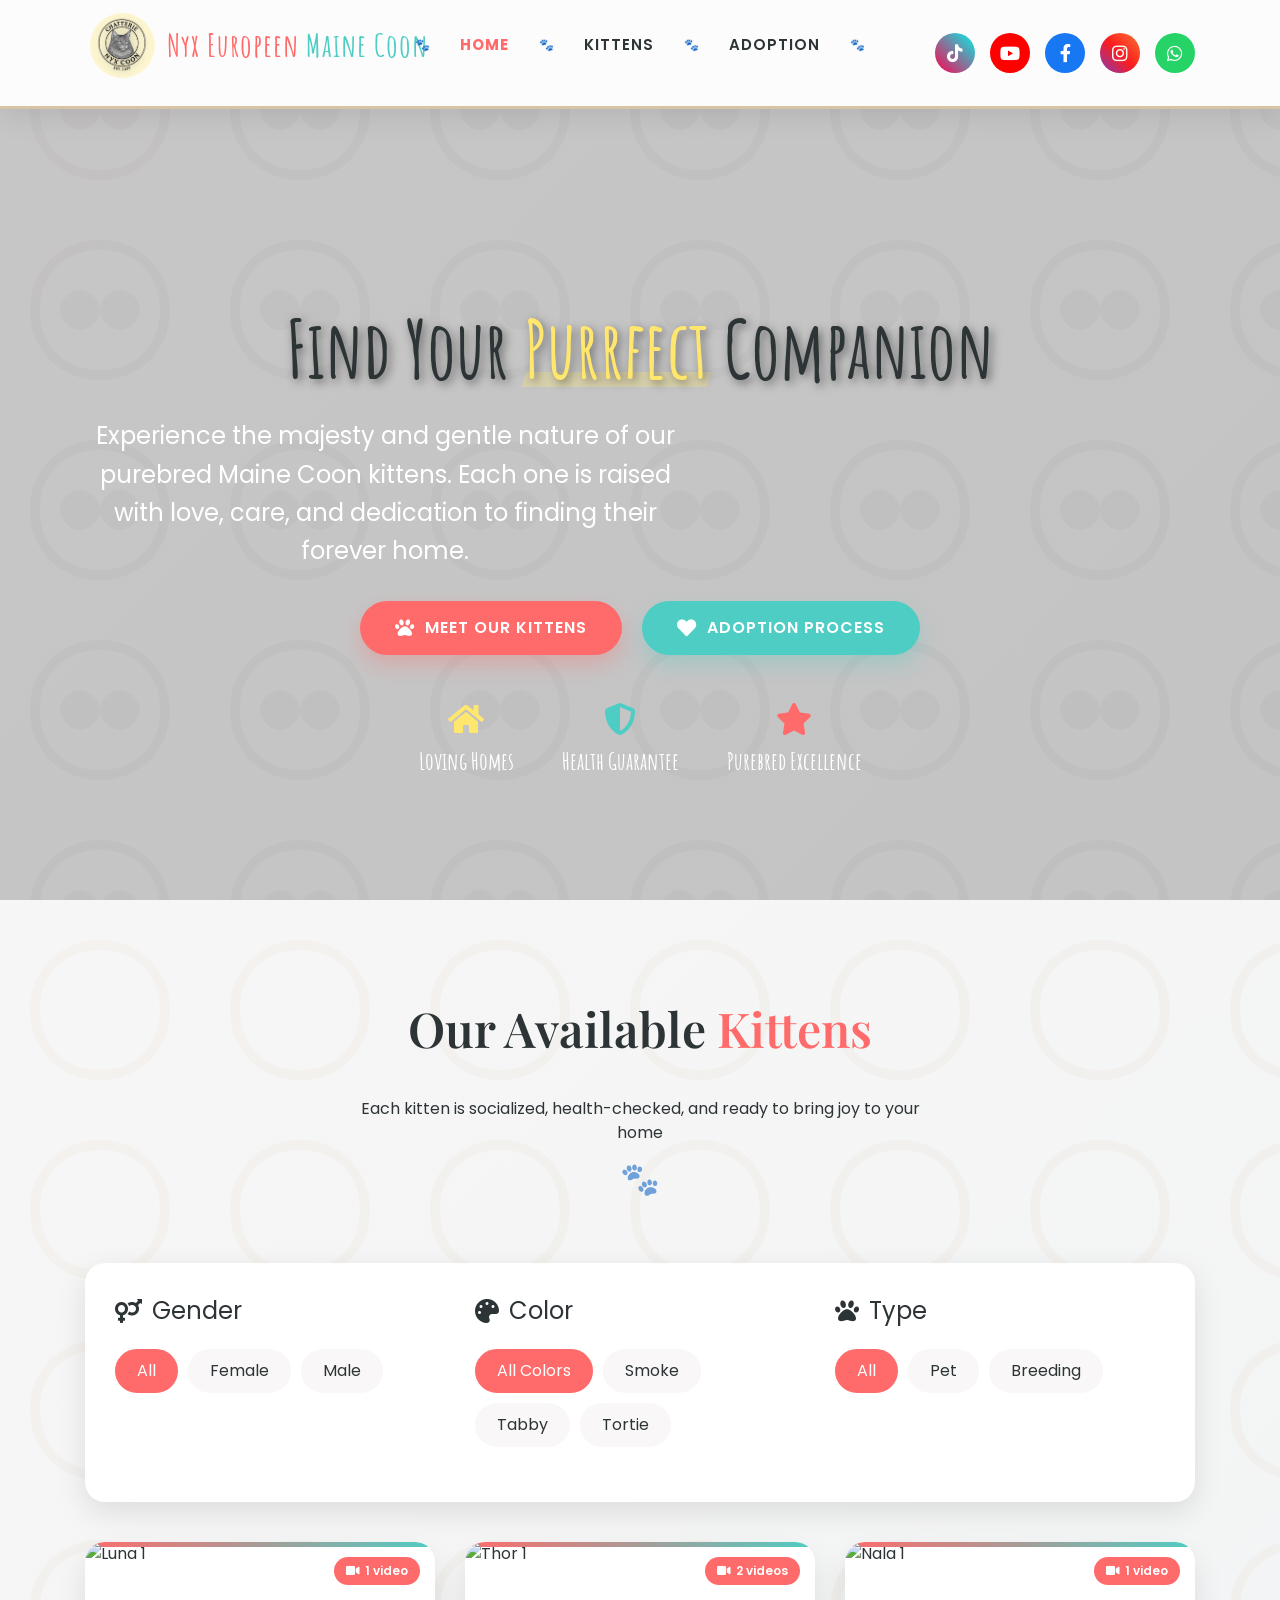
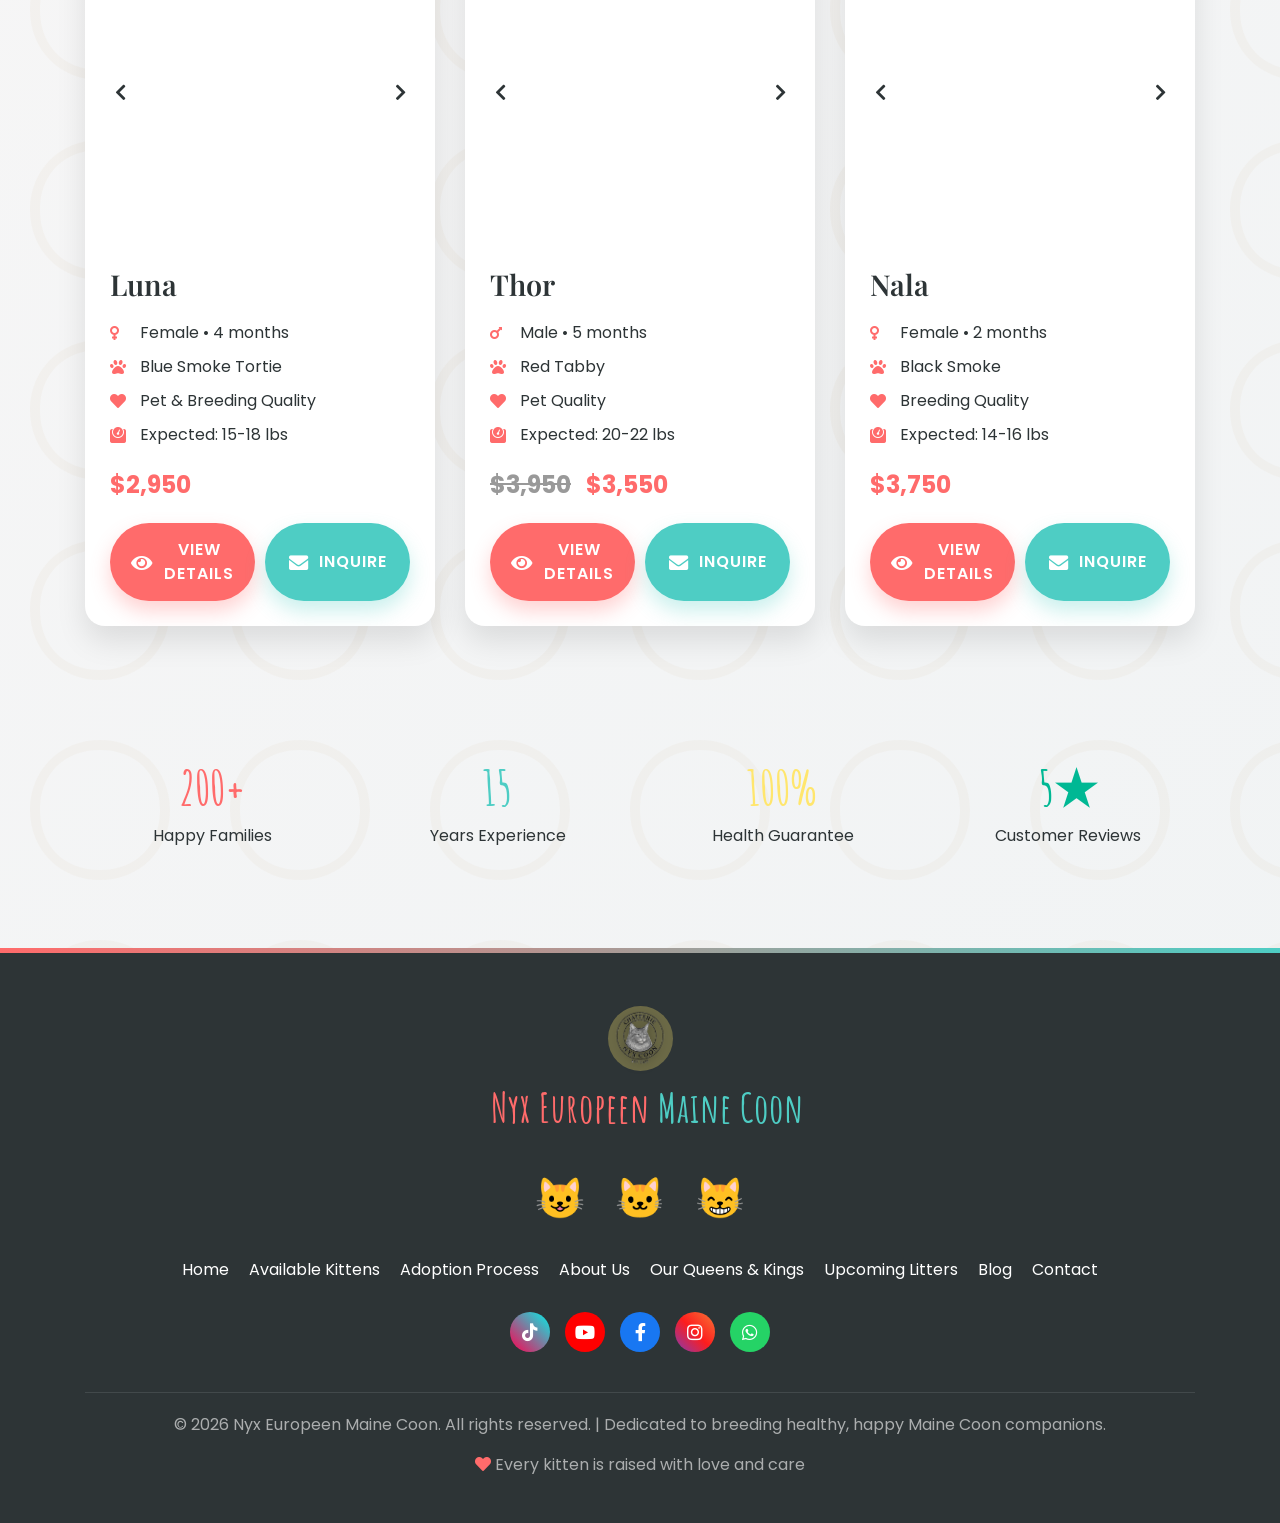
==== index.html @ 6e49b698 "add index" ====
<!doctype html>
<html lang="en">
  <head>
    <meta charset="UTF-8" />
    <meta name="viewport" content="width=device-width, initial-scale=1.0" />
    <title>True North Maine Coon - Adoption & Love</title>

    <!-- Google Fonts - Nouvelle typographie créative -->
    <link
      href="https://fonts.googleapis.com/css2?family=Poppins:wght@300;400;500;600;700&family=Playfair+Display:wght@400;500;600;700&family=Amatic+SC:wght@400;700&display=swap"
      rel="stylesheet"
    />

    <!-- Bootstrap CSS -->
    <link
      href="https://cdn.jsdelivr.net/npm/bootstrap@4.6.0/dist/css/bootstrap.min.css"
      rel="stylesheet"
    />

    <!-- Font Awesome pour les icônes -->
    <link
      rel="stylesheet"
      href="https://cdnjs.cloudflare.com/ajax/libs/font-awesome/5.15.4/css/all.min.css"
    />

    <!-- Owl Carousel -->
    <link
      rel="stylesheet"
      href="https://cdnjs.cloudflare.com/ajax/libs/OwlCarousel2/2.3.4/assets/owl.carousel.min.css"
    />
    <link
      rel="stylesheet"
      href="https://cdnjs.cloudflare.com/ajax/libs/OwlCarousel2/2.3.4/assets/owl.theme.default.min.css"
    />

    <!-- Custom CSS -->
    <style>
      :root {
        --primary-color: #ff6b6b; /* Corail doux et chaleureux */
        --secondary-color: #4ecdc4; /* Turquoise élégant */
        --accent-color: #ffe66d; /* Jaune doux */
        --dark-color: #2d3436; /* Gris foncé élégant */
        --light-color: #f9f7f7; /* Blanc cassé doux */
        --wood-color: #d8c3a5; /* Couleur bois chaleureuse */
        --cat-eye-green: #00b894; /* Vert yeux de chat */
      }

      /* Nouvelles polices */
      html,
      body {
        font-family: "Poppins", sans-serif;
        background: linear-gradient(135deg, #f9f7f7 0%, #f0f3f4 100%);
        color: #2d3436;
        margin: 0;
        padding: 0;
        overflow-x: hidden; /* Empêche le défilement latéral */
        width: 100%;
        position: relative;
      }

      h1,
      h2,
      h3,
      h4,
      h5,
      h6 {
        font-family: "Playfair Display", serif;
        color: var(--dark-color);
        font-weight: 600;
      }

      .cursive-font {
        font-family: "Amatic SC", cursive;
        font-weight: 700;
      }

      /* Header avec effet de peluche */
      #main-top {
        padding: 15px 0;
        position: absolute;
        width: 100%;
        z-index: 1000;
        background: rgba(255, 255, 255, 0.95);
        backdrop-filter: blur(10px);
        border-bottom: 3px solid var(--wood-color);
        box-shadow: 0 4px 30px rgba(0, 0, 0, 0.1);
      }

      /* Logo personnalisé avec chat - MODIFIÉ POUR IMAGE PNG */
      .logo-container {
        display: flex;
        align-items: center;
        justify-content: center;
      }

      .logo-cat {
        position: relative;
        display: inline-block;
      }

      .logo-cat img {
        width: 60px; /* Agrandissement du logo */
        height: 60px;
        object-fit: contain;
        position: relative;
        z-index: 2;
        filter: drop-shadow(0 2px 4px rgba(0, 0, 0, 0.2));
      }

      .logo-cat:before {
        content: "";
        position: absolute;
        width: 65px; /* Ajustement cercle */
        height: 65px;
        background: var(--accent-color);
        border-radius: 50%;
        top: -2px;
        left: -2px;
        z-index: 1;
        opacity: 0.3;
      }

      .logo-text {
        font-family: "Amatic SC", cursive;
        font-size: 32px;
        font-weight: 700;
        color: var(--primary-color);
        margin-left: 15px;
        letter-spacing: 1px;
      }

      .logo-text span {
        color: var(--secondary-color);
      }

      /* Navigation créative - AMÉLIORÉ POUR COULEUR DES LIENS */
      .cat-nav {
        display: flex;
        justify-content: center;
        align-items: center;
      }

      .nav-paw {
        display: inline-block;
        margin: 0 5px;
        color: var(--wood-color);
        font-size: 12px;
      }

      .nav-item-custom {
        margin: 0 10px;
        position: relative;
      }

      .nav-item-custom a {
        color: #2d3436 !important; /* Couleur explicite pour éviter le bleu */
        font-weight: 600; /* Plus gras pour lisibilité */
        text-transform: uppercase;
        font-size: 15px;
        letter-spacing: 1px;
        padding: 8px 15px;
        border-radius: 25px;
        transition: all 0.3s ease;
        text-decoration: none !important;
      }

      .nav-item-custom a:hover {
        color: var(
          --primary-color
        ) !important; /* Changement de couleur au survol */
        background: rgba(255, 107, 107, 0.1); /* Fond léger au survol */
        transform: translateY(-2px);
      }

      .nav-item-custom.active a {
        color: var(--primary-color) !important;
        font-weight: 700;
      }

      /* Icônes sociales créatives */
      .social-icons {
        display: flex;
        gap: 15px;
      }

      .social-icon {
        width: 40px;
        height: 40px;
        border-radius: 50%;
        display: flex;
        align-items: center;
        justify-content: center;
        color: white;
        font-size: 18px;
        transition: all 0.3s ease;
        position: relative;
        overflow: hidden;
      }

      .social-icon:before {
        content: "";
        position: absolute;
        width: 100%;
        height: 100%;
        background: rgba(255, 255, 255, 0.1);
        border-radius: 50%;
        transform: scale(0);
        transition: transform 0.3s ease;
      }

      .social-icon:hover:before {
        transform: scale(1);
      }

      .social-icon:hover {
        transform: translateY(-5px) rotate(5deg);
      }

      .tiktok {
        background: linear-gradient(45deg, #ff0050, #00f2ea);
      }
      .youtube {
        background: #ff0000;
      }
      .facebook {
        background: #1877f2;
      }
      .instagram {
        background: linear-gradient(45deg, #833ab4, #fd1d1d, #f77737);
      }
      .whatsapp {
        background: #25d366;
      }

      /* Hero Section avec nouvelle vidéo - AMÉLIORÉ */
      #hero-section {
        height: 100vh;
        position: relative;
        overflow: hidden;
      }

      .hero-video {
        position: absolute;
        top: 0;
        left: 0;
        width: 100%;
        height: 100%;
        object-fit: cover;
        z-index: 1;
        /* Suppression du filtre pour une image plus nette */
        /* filter: brightness(1.05) contrast(1.05) saturate(1.1); */
      }

      /* Overlay amélioré pour moins filtrer la vidéo */
      .hero-overlay {
        position: absolute;
        top: 0;
        left: 0;
        width: 100%;
        height: 100%;
        background: rgba(0, 0, 0, 0.2); /* Overlay beaucoup plus léger */
        z-index: 2;
      }

      .hero-content {
        position: relative;
        z-index: 3;
        height: 100%;
        display: flex;
        align-items: center;
        justify-content: center;
        text-align: center;
        color: white;
        padding: 0 20px;
      }

      /* AMÉLIORATION : Marges pour le titre sur PC */
      .hero-title {
        font-size: 5rem;
        margin-bottom: 20px;
        text-shadow: 3px 3px 10px rgba(0, 0, 0, 0.5);
        /* Marge importante sur PC pour éviter d'être collé en haut */
        margin-top: 15vh;
      }

      @media (min-width: 1200px) {
        .hero-title {
          margin-top: 20vh; /* Encore plus d'espace sur grand écran */
        }
      }

      @media (max-width: 768px) {
        .hero-title {
          margin-top: 0; /* Pas de marge supplémentaire sur mobile */
        }
      }

      .hero-title .highlight {
        color: var(--accent-color);
        position: relative;
        display: inline-block;
      }

      .hero-title .highlight:after {
        content: "";
        position: absolute;
        bottom: 10px;
        left: 0;
        width: 100%;
        height: 15px;
        background: rgba(255, 230, 109, 0.3);
        z-index: -1;
        transform: skewX(-15deg);
      }

      .hero-subtitle {
        font-size: 1.5rem;
        margin-bottom: 30px;
        max-width: 600px;
        line-height: 1.6;
      }

      /* Boutons créatifs avec pattes de chat */
      .btn-cat {
        background: var(--primary-color);
        color: white;
        padding: 15px 35px;
        border-radius: 50px;
        font-weight: 600;
        text-transform: uppercase;
        letter-spacing: 1px;
        border: none;
        position: relative;
        overflow: hidden;
        transition: all 0.3s ease;
        display: inline-flex;
        align-items: center;
        justify-content: center;
        gap: 10px;
        box-shadow: 0 10px 20px rgba(255, 107, 107, 0.3);
      }

      .btn-cat:before {
        content: "";
        position: absolute;
        top: 0;
        left: -100%;
        width: 100%;
        height: 100%;
        background: linear-gradient(
          90deg,
          transparent,
          rgba(255, 255, 255, 0.2),
          transparent
        );
        transition: 0.5s;
      }

      .btn-cat:hover:before {
        left: 100%;
      }

      .btn-cat:hover {
        transform: translateY(-5px);
        box-shadow: 0 15px 30px rgba(255, 107, 107, 0.4);
        background: #ff5252;
      }

      .btn-cat i {
        font-size: 1.2em;
      }

      .btn-cat-secondary {
        background: var(--secondary-color);
        box-shadow: 0 10px 20px rgba(78, 205, 196, 0.3);
      }

      .btn-cat-secondary:hover {
        background: #3dbeb6;
        box-shadow: 0 15px 30px rgba(78, 205, 196, 0.4);
      }

      /* Section des chatons */
      .kitten-section {
        padding: 100px 0;
        background: url('data:image/svg+xml,<svg xmlns="http://www.w3.org/2000/svg" width="100" height="100" viewBox="0 0 100 100"><path fill="%23d8c3a5" fill-opacity="0.1" d="M50,20 C70,20 85,35 85,55 C85,75 70,90 50,90 C30,90 15,75 15,55 C15,35 30,20 50,20 Z M50,25 C32,25 20,37 20,55 C20,73 32,85 50,85 C68,85 80,73 80,55 C80,37 68,25 50,25 Z"/></svg>');
        background-size: 200px;
      }

      .section-title {
        text-align: center;
        margin-bottom: 60px;
        position: relative;
      }

      .section-title h2 {
        font-size: 3rem;
        display: inline-block;
        padding-bottom: 15px;
      }

      .section-title:after {
        content: "🐾";
        font-size: 2rem;
        display: block;
        margin-top: 10px;
        opacity: 0.6;
      }

      /* Cartes de chatons créatives - MODIFIÉ POUR CARROUSEL */
      .kitten-card {
        background: white;
        border-radius: 20px;
        overflow: hidden;
        box-shadow: 0 15px 30px rgba(0, 0, 0, 0.1);
        transition: all 0.3s ease;
        margin-bottom: 30px;
        position: relative;
      }

      .kitten-card:hover {
        transform: translateY(-15px);
        box-shadow: 0 25px 50px rgba(0, 0, 0, 0.15);
      }

      .kitten-card:before {
        content: "";
        position: absolute;
        top: 0;
        left: 0;
        width: 100%;
        height: 5px;
        background: linear-gradient(
          90deg,
          var(--primary-color),
          var(--secondary-color)
        );
      }

      /* Styles pour le carrousel personnalisé */
      .kitten-gallery {
        height: 300px;
        position: relative;
        overflow: hidden;
        border-radius: 20px 20px 0 0;
      }

      .gallery-slider {
        height: 100%;
        width: 100%;
        position: relative;
      }

      .gallery-slide {
        position: absolute;
        top: 0;
        left: 0;
        width: 100%;
        height: 100%;
        opacity: 0;
        transition: opacity 0.5s ease-in-out;
      }

      .gallery-slide.active {
        opacity: 1;
      }

      .gallery-slide img {
        width: 100%;
        height: 100%;
        object-fit: cover;
      }

      .video-slide {
        position: relative;
        cursor: pointer;
      }

      .video-slide .play-btn {
        position: absolute;
        top: 50%;
        left: 50%;
        transform: translate(-50%, -50%);
        width: 60px;
        height: 60px;
        background: rgba(255, 107, 107, 0.9);
        border-radius: 50%;
        display: flex;
        align-items: center;
        justify-content: center;
        color: white;
        font-size: 24px;
        transition: all 0.3s ease;
        z-index: 2;
      }

      .video-slide:hover .play-btn {
        background: rgba(255, 107, 107, 1);
        transform: translate(-50%, -50%) scale(1.1);
      }

      .video-slide .video-thumbnail {
        width: 100%;
        height: 100%;
        object-fit: cover;
        filter: brightness(0.9);
      }

      .gallery-nav {
        position: absolute;
        top: 50%;
        width: 100%;
        display: flex;
        justify-content: space-between;
        padding: 0 15px;
        transform: translateY(-50%);
        z-index: 10;
      }

      .gallery-nav-btn {
        width: 40px;
        height: 40px;
        background: rgba(255, 255, 255, 0.9);
        border-radius: 50%;
        display: flex;
        align-items: center;
        justify-content: center;
        cursor: pointer;
        transition: all 0.3s ease;
        border: none;
        color: var(--dark-color);
        font-size: 18px;
      }

      .gallery-nav-btn:hover {
        background: white;
        transform: scale(1.1);
        box-shadow: 0 5px 15px rgba(0, 0, 0, 0.2);
      }

      .gallery-indicators {
        position: absolute;
        bottom: 15px;
        left: 0;
        width: 100%;
        display: flex;
        justify-content: center;
        gap: 8px;
        z-index: 10;
      }

      .gallery-indicator {
        width: 10px;
        height: 10px;
        border-radius: 50%;
        background: rgba(255, 255, 255, 0.5);
        cursor: pointer;
        transition: all 0.3s ease;
      }

      .gallery-indicator.active {
        background: white;
        transform: scale(1.2);
      }

      .video-badge {
        position: absolute;
        top: 15px;
        right: 15px;
        background: var(--primary-color);
        color: white;
        padding: 5px 12px;
        border-radius: 20px;
        font-size: 12px;
        font-weight: 600;
        z-index: 5;
        display: flex;
        align-items: center;
        gap: 5px;
      }

      .kitten-info {
        padding: 25px;
      }

      .kitten-name {
        font-size: 1.8rem;
        margin-bottom: 10px;
        color: var(--dark-color);
      }

      .kitten-details {
        list-style: none;
        padding: 0;
        margin: 15px 0;
      }

      .kitten-details li {
        padding: 5px 0;
        display: flex;
        align-items: center;
        gap: 10px;
      }

      .kitten-details i {
        color: var(--primary-color);
        width: 20px;
      }

      .kitten-price {
        font-size: 1.5rem;
        color: var(--primary-color);
        font-weight: 700;
        margin: 15px 0;
      }

      .kitten-actions {
        display: flex;
        gap: 10px;
        margin-top: 20px;
      }

      /* Filtres créatifs */
      .filters-container {
        background: white;
        padding: 30px;
        border-radius: 20px;
        box-shadow: 0 10px 30px rgba(0, 0, 0, 0.1);
        margin-bottom: 40px;
      }

      .filter-title {
        font-size: 1.5rem;
        margin-bottom: 20px;
        color: var(--dark-color);
        display: flex;
        align-items: center;
        gap: 10px;
      }

      .filter-group {
        margin-bottom: 25px;
      }

      .filter-options {
        display: flex;
        flex-wrap: wrap;
        gap: 10px;
      }

      .filter-option {
        padding: 8px 20px;
        background: var(--light-color);
        border-radius: 50px;
        cursor: pointer;
        transition: all 0.3s ease;
        border: 2px solid transparent;
      }

      .filter-option:hover {
        background: var(--primary-color);
        color: white;
      }

      .filter-option.active {
        background: var(--primary-color);
        color: white;
        border-color: var(--primary-color);
      }

      /* Footer créatif - MODIFIÉ POUR LOGO PNG */
      .cat-footer {
        background: var(--dark-color);
        color: white;
        padding: 60px 0 30px;
        position: relative;
      }

      .cat-footer:before {
        content: "";
        position: absolute;
        top: 0;
        left: 0;
        width: 100%;
        height: 5px;
        background: linear-gradient(
          90deg,
          var(--primary-color),
          var(--secondary-color)
        );
      }

      .footer-logo {
        display: flex;
        flex-direction: column;
        align-items: center;
        margin-bottom: 30px;
      }

      .footer-logo .logo-cat img {
        width: 60px;
        height: 60px;
        object-fit: contain;
        filter: drop-shadow(0 2px 4px rgba(0, 0, 0, 0.3));
      }

      .footer-logo .logo-cat:before {
        width: 65px;
        height: 65px;
        top: -2px;
        left: -2px;
      }

      .footer-cats {
        display: flex;
        justify-content: center;
        gap: 30px;
        margin: 30px 0;
      }

      .cat-icon {
        font-size: 40px;
        color: var(--wood-color);
        animation: float 3s ease-in-out infinite;
      }

      .cat-icon:nth-child(2) {
        animation-delay: 0.5s;
      }

      .cat-icon:nth-child(3) {
        animation-delay: 1s;
      }

      .footer-links {
        display: flex;
        justify-content: center;
        flex-wrap: wrap;
        gap: 20px;
        margin: 30px 0;
      }

      .footer-links a {
        color: white;
        text-decoration: none;
        transition: color 0.3s ease;
        position: relative;
      }

      .footer-links a:after {
        content: "";
        position: absolute;
        bottom: -5px;
        left: 0;
        width: 0;
        height: 2px;
        background: var(--accent-color);
        transition: width 0.3s ease;
      }

      .footer-links a:hover {
        color: var(--accent-color);
      }

      .footer-links a:hover:after {
        width: 100%;
      }

      .copyright {
        text-align: center;
        margin-top: 40px;
        padding-top: 20px;
        border-top: 1px solid rgba(255, 255, 255, 0.1);
        color: rgba(255, 255, 255, 0.6);
      }

      /* Modal pour vidéos */
      .video-modal {
        display: none;
        position: fixed;
        top: 0;
        left: 0;
        width: 100%;
        height: 100%;
        background: rgba(0, 0, 0, 0.9);
        z-index: 10000;
        align-items: center;
        justify-content: center;
      }

      .video-modal.active {
        display: flex;
      }

      .modal-content {
        width: 90%;
        max-width: 900px;
        position: relative;
      }

      .modal-close {
        position: absolute;
        top: -40px;
        right: 0;
        color: white;
        font-size: 30px;
        cursor: pointer;
        background: none;
        border: none;
      }

      .video-container {
        position: relative;
        padding-bottom: 56.25%;
        height: 0;
      }

      .video-container iframe {
        position: absolute;
        top: 0;
        left: 0;
        width: 100%;
        height: 100%;
        border: none;
      }

      /* Animations */
      @keyframes float {
        0%,
        100% {
          transform: translateY(0);
        }
        50% {
          transform: translateY(-10px);
        }
      }

      @keyframes pulse {
        0%,
        100% {
          transform: scale(1);
        }
        50% {
          transform: scale(1.05);
        }
      }

      .pulse {
        animation: pulse 2s infinite;
      }

      /* MENU BURGER & MOBILE NAV */
      .mobile-menu-btn {
        display: none;
        font-size: 28px;
        color: var(--primary-color);
        background: none;
        border: none;
        cursor: pointer;
        z-index: 1002;
        padding: 5px;
        transition: transform 0.3s ease;
      }

      .mobile-menu-btn.active {
        transform: rotate(90deg);
        color: var(--secondary-color);
      }

      .nav-overlay {
        position: fixed;
        top: 0;
        left: 0;
        width: 100%;
        height: 100%;
        background: rgba(0, 0, 0, 0.5);
        z-index: 999;
        opacity: 0;
        visibility: hidden;
        transition: all 0.3s ease;
        backdrop-filter: blur(3px);
      }

      .nav-overlay.active {
        opacity: 1;
        visibility: visible;
      }

      /* Responsive Design - AMÉLIORÉ POUR MOBILE */
      @media (max-width: 991px) {
        .mobile-menu-btn {
          display: block;
          position: absolute;
          right: 15px;
          top: 20px;
        }

        .cat-nav {
          position: fixed;
          top: 0;
          right: -100%; /* Caché à droite */
          width: 280px;
          height: 100vh;
          background: white;
          flex-direction: column;
          justify-content: flex-start;
          padding-top: 100px;
          transition: right 0.4s cubic-bezier(0.77, 0, 0.175, 1);
          box-shadow: -5px 0 25px rgba(0, 0, 0, 0.1);
          z-index: 1000;
        }

        .cat-nav.active {
          right: 0; /* Visible */
        }

        .nav-item-custom {
          margin: 15px 0;
          width: 100%;
          text-align: center;
          opacity: 0;
          transform: translateX(20px);
          transition: all 0.3s ease;
        }

        .cat-nav.active .nav-item-custom {
          opacity: 1;
          transform: translateX(0);
        }

        /* Décalage d'animation pour chaque lien */
        .cat-nav.active .nav-item-custom:nth-child(2) {
          transition-delay: 0.1s;
        }
        .cat-nav.active .nav-item-custom:nth-child(4) {
          transition-delay: 0.2s;
        }
        .cat-nav.active .nav-item-custom:nth-child(6) {
          transition-delay: 0.3s;
        }

        .nav-paw {
          display: none;
        }

        .logo-container {
          justify-content: flex-start; /* Logo à gauche sur tablette/mobile */
          margin-left: 0;
        }

        /* Cacher les icônes sociales du header sur mobile pour simplifier */
        .col-lg-4:last-child {
          display: none;
        }

        /* Réintégrer les réseaux sociaux dans le menu mobile */
        .mobile-social {
          display: flex !important;
          justify-content: center;
          gap: 15px;
          margin-top: 30px;
        }
      }

      @media (max-width: 768px) {
        .hero-title {
          font-size: 2.5rem;
          margin-top: 0; /* Pas de marge sur mobile */
        }

        .hero-subtitle {
          font-size: 1.2rem;
        }

        .section-title h2 {
          font-size: 2rem;
        }

        .kitten-actions {
          flex-direction: column;
        }

        .nav-item-custom {
          margin: 5px 0;
        }

        .kitten-gallery {
          height: 250px;
        }

        .gallery-nav {
          padding: 0 10px;
        }

        .gallery-nav-btn {
          width: 35px;
          height: 35px;
        }

        /* Amélioration vidéo pour mobile */
        .hero-video {
          object-position: center center; /* Centré pour mieux voir le sujet */
        }
      }

      /* Pour les très petits écrans */
      @media (max-width: 576px) {
        .hero-title {
          font-size: 2rem;
          margin-top: 20px; /* Un peu d'espace sur très petits écrans */
        }

        .hero-video {
          object-position: center center;
        }

        .logo-text {
          font-size: 24px;
        }
      }

      /* Pour les tablettes */
      @media (min-width: 769px) and (max-width: 1199px) {
        .hero-title {
          margin-top: 120px; /* Augmenté pour éviter le chevauchement */
        }
      }

      /* Pattern de fond chat */
      .cat-pattern {
        position: absolute;
        width: 100%;
        height: 100%;
        opacity: 0.03;
        pointer-events: none;
        z-index: 0;
        background-image: url("data:image/svg+xml,%3Csvg width='100' height='100' viewBox='0 0 100 100' xmlns='http://www.w3.org/2000/svg'%3E%3Cpath d='M50,20 C70,20 85,35 85,55 C85,75 70,90 50,90 C30,90 15,75 15,55 C15,35 30,20 50,20 Z M50,25 C32,25 20,37 20,55 C20,73 32,85 50,85 C68,85 80,73 80,55 C80,37 68,25 50,25 Z M40,45 C45,45 50,50 50,55 C50,60 45,65 40,65 C35,65 30,60 30,55 C30,50 35,45 40,45 Z M60,45 C65,45 70,50 70,55 C70,60 65,65 60,65 C55,65 50,60 50,55 C50,50 55,45 60,45 Z' fill='%232d3436'/%3E%3C/svg%3E");
        background-size: 200px;
      }

      /* Solution simple avec emoji (moins personnalisable) */
      a:hover,
      button:hover {
        cursor:
          url("data:image/svg+xml,%3Csvg xmlns='http://www.w3.org/2000/svg' width='32' height='32'%3E%3Ctext x='8' y='24' font-size='24'%3E🐾%3C/text%3E%3C/svg%3E"),
          pointer;
      }

      /* NOUVEAU : Conteneur vidéo amélioré pour mobile */
      .video-container-mobile {
        position: absolute;
        top: 0;
        left: 0;
        width: 100%;
        height: 100%;
        z-index: 1;
      }

      .video-fallback {
        display: none;
        position: absolute;
        top: 0;
        left: 0;
        width: 100%;
        height: 100%;
        object-fit: cover;
        z-index: 1;
      }

      /* Cache la vidéo si elle ne peut pas être lue et affiche l'image de secours */
      @media (max-width: 768px) {
        .video-fallback {
          display: block;
        }

        .hero-video {
          display: none;
        }

        .hero-video.active {
          display: block;
        }
      }
    </style>
  </head>
  <body>
    <!-- Overlay Mobile -->
    <div class="nav-overlay" id="navOverlay"></div>

    <!-- Header -->
    <header id="main-top">
      <div class="container">
        <!-- Burger Button -->
        <button class="mobile-menu-btn" id="mobileMenuBtn">
          <i class="fas fa-bars"></i>
        </button>

        <div class="row align-items-center">
          <!-- Logo avec chat - MODIFIÉ POUR IMAGE PNG -->
          <div class="col-lg-4 col-md-12 mb-md-3">
            <div class="logo-container">
              <div class="logo-cat">
                <img
                  src="./img/logo_principal.png"
                  alt="True North Maine Coon Logo"
                />
              </div>
              <div class="logo-text">Nyx Europeen <span>Maine Coon</span></div>
            </div>
          </div>

          <!-- Navigation - AMÉLIORÉ POUR COULEUR DES LIENS -->
          <div class="col-lg-4 col-md-12 mb-md-3">
            <nav class="cat-nav" id="catNav">
              <span class="nav-paw">🐾</span>
              <div class="nav-item-custom active"><a href="#">Home</a></div>
              <span class="nav-paw">🐾</span>
              <div class="nav-item-custom"><a href="#">Kittens</a></div>
              <span class="nav-paw">🐾</span>
              <div class="nav-item-custom"><a href="#">Adoption</a></div>
              <span class="nav-paw">🐾</span>

              <!-- Mobile Social Icons (visible seulement sur mobile) -->
              <div class="mobile-social d-lg-none" style="display: none">
                <a href="#" class="social-icon tiktok"
                  ><i class="fab fa-tiktok"></i
                ></a>
                <a href="#" class="social-icon youtube"
                  ><i class="fab fa-youtube"></i
                ></a>
                <a href="#" class="social-icon facebook"
                  ><i class="fab fa-facebook-f"></i
                ></a>
                <a href="#" class="social-icon instagram"
                  ><i class="fab fa-instagram"></i
                ></a>
              </div>
            </nav>
          </div>

          <!-- Social Icons -->
          <div class="col-lg-4 col-md-12">
            <div class="social-icons justify-content-end">
              <a href="#" class="social-icon tiktok"
                ><i class="fab fa-tiktok"></i
              ></a>
              <a href="#" class="social-icon youtube"
                ><i class="fab fa-youtube"></i
              ></a>
              <a href="#" class="social-icon facebook"
                ><i class="fab fa-facebook-f"></i
              ></a>
              <a href="#" class="social-icon instagram"
                ><i class="fab fa-instagram"></i
              ></a>
              <a href="#" class="social-icon whatsapp"
                ><i class="fab fa-whatsapp"></i
              ></a>
            </div>
          </div>
        </div>
      </div>
    </header>

    <!-- Hero Section - AMÉLIORÉ POUR VIDÉO MOBILE -->
    <section id="hero-section">
      <div class="cat-pattern"></div>
      <div class="video-container-mobile">
        <video autoplay muted loop playsinline class="hero-video">
          <source src="./img/hero.mp4" type="video/mp4" />
          Votre navigateur ne supporte pas la vidéo.
        </video>
        <!-- Image de secours pour mobile -->
        <img
          src="https://images.unsplash.com/photo-1514888286974-6d03bde4ba48?ixlib=rb-1.2.1&auto=format&fit=crop&w=1600&q=80"
          alt="Maine Coon Hero"
          class="video-fallback"
        />
      </div>
      <div class="hero-overlay"></div>
      <div class="hero-content">
        <div class="container">
          <h1 class="hero-title cursive-font">
            Find Your <span class="highlight">Purrfect</span> Companion
          </h1>
          <p class="hero-subtitle">
            Experience the majesty and gentle nature of our purebred Maine Coon
            kittens. Each one is raised with love, care, and dedication to
            finding their forever home.
          </p>
          <div class="mt-4">
            <button class="btn-cat mr-3 pulse">
              <i class="fas fa-paw"></i> Meet Our Kittens
            </button>
            <button class="btn-cat btn-cat-secondary">
              <i class="fas fa-heart"></i> Adoption Process
            </button>
          </div>
          <div class="mt-5">
            <div class="d-flex justify-content-center">
              <div class="text-center mx-4">
                <i
                  class="fas fa-home fa-2x mb-2"
                  style="color: var(--accent-color)"
                ></i>
                <div class="cursive-font" style="font-size: 1.5rem">
                  Loving Homes
                </div>
              </div>
              <div class="text-center mx-4">
                <i
                  class="fas fa-shield-alt fa-2x mb-2"
                  style="color: var(--secondary-color)"
                ></i>
                <div class="cursive-font" style="font-size: 1.5rem">
                  Health Guarantee
                </div>
              </div>
              <div class="text-center mx-4">
                <i
                  class="fas fa-star fa-2x mb-2"
                  style="color: var(--primary-color)"
                ></i>
                <div class="cursive-font" style="font-size: 1.5rem">
                  Purebred Excellence
                </div>
              </div>
            </div>
          </div>
        </div>
      </div>
    </section>

    <!-- Kittens Section -->
    <section class="kitten-section">
      <div class="container">
        <div class="section-title">
          <h2>
            Our Available
            <span style="color: var(--primary-color)">Kittens</span>
          </h2>
          <p class="mt-3" style="max-width: 600px; margin: 0 auto">
            Each kitten is socialized, health-checked, and ready to bring joy to
            your home
          </p>
        </div>

        <!-- Filtres -->
        <div class="filters-container">
          <div class="row">
            <div class="col-md-4">
              <div class="filter-group">
                <div class="filter-title">
                  <i class="fas fa-venus-mars"></i> Gender
                </div>
                <div class="filter-options">
                  <div class="filter-option active">All</div>
                  <div class="filter-option">Female</div>
                  <div class="filter-option">Male</div>
                </div>
              </div>
            </div>
            <div class="col-md-4">
              <div class="filter-group">
                <div class="filter-title">
                  <i class="fas fa-palette"></i> Color
                </div>
                <div class="filter-options">
                  <div class="filter-option active">All Colors</div>
                  <div class="filter-option">Smoke</div>
                  <div class="filter-option">Tabby</div>
                  <div class="filter-option">Tortie</div>
                </div>
              </div>
            </div>
            <div class="col-md-4">
              <div class="filter-group">
                <div class="filter-title"><i class="fas fa-paw"></i> Type</div>
                <div class="filter-options">
                  <div class="filter-option active">All</div>
                  <div class="filter-option">Pet</div>
                  <div class="filter-option">Breeding</div>
                </div>
              </div>
            </div>
          </div>
        </div>

        <!-- Kitten Cards avec carrousels -->
        <div class="row">
          <!-- Kitten 1 - Luna -->
          <div class="col-lg-4 col-md-6">
            <div class="kitten-card">
              <div class="kitten-gallery">
                <div class="video-badge">
                  <i class="fas fa-video"></i> 1 video
                </div>

                <!-- Gallery Slider -->
                <div class="gallery-slider" id="gallery-luna">
                  <!-- Slide 1 -->
                  <div class="gallery-slide active">
                    <img
                      src="https://images.unsplash.com/photo-1513360371669-4adf3dd7dff8?ixlib=rb-1.2.1&auto=format&fit=crop&w=800&q=80"
                      alt="Luna 1"
                    />
                  </div>
                  <!-- Slide 2 -->
                  <div class="gallery-slide">
                    <img
                      src="https://images.unsplash.com/photo-1514888286974-6d03bde4ba48?ixlib=rb-1.2.1&auto=format&fit=crop&w=800&q=80"
                      alt="Luna 2"
                    />
                  </div>
                  <!-- Slide 3 -->
                  <div class="gallery-slide">
                    <img
                      src="https://images.unsplash.com/photo-1533738363-b7f9aef128ce?ixlib=rb-1.2.1&auto=format&fit=crop&w=800&q=80"
                      alt="Luna 3"
                    />
                  </div>
                  <!-- Video Slide -->
                  <div
                    class="gallery-slide video-slide"
                    onclick="
                      openVideoModal(
                        'https://www.youtube.com/embed/jHWKtQHXVJg',
                      )
                    "
                  >
                    <img
                      src="https://img.youtube.com/vi/jHWKtQHXVJg/maxresdefault.jpg"
                      alt="Luna Video"
                      class="video-thumbnail"
                    />
                    <div class="play-btn">
                      <i class="fas fa-play"></i>
                    </div>
                  </div>
                </div>

                <!-- Navigation -->
                <div class="gallery-nav">
                  <button class="gallery-nav-btn" onclick="prevSlide('luna')">
                    <i class="fas fa-chevron-left"></i>
                  </button>
                  <button class="gallery-nav-btn" onclick="nextSlide('luna')">
                    <i class="fas fa-chevron-right"></i>
                  </button>
                </div>

                <!-- Indicators -->
                <div class="gallery-indicators">
                  <div
                    class="gallery-indicator active"
                    onclick="goToSlide('luna', 0)"
                  ></div>
                  <div
                    class="gallery-indicator"
                    onclick="goToSlide('luna', 1)"
                  ></div>
                  <div
                    class="gallery-indicator"
                    onclick="goToSlide('luna', 2)"
                  ></div>
                  <div
                    class="gallery-indicator"
                    onclick="goToSlide('luna', 3)"
                  ></div>
                </div>
              </div>

              <div class="kitten-info">
                <h3 class="kitten-name">Luna</h3>
                <ul class="kitten-details">
                  <li><i class="fas fa-venus"></i> Female • 4 months</li>
                  <li><i class="fas fa-paw"></i> Blue Smoke Tortie</li>
                  <li><i class="fas fa-heart"></i> Pet & Breeding Quality</li>
                  <li><i class="fas fa-weight"></i> Expected: 15-18 lbs</li>
                </ul>
                <div class="kitten-price">$2,950</div>
                <div class="kitten-actions">
                  <button class="btn-cat" style="flex: 1">
                    <i class="fas fa-eye"></i> View Details
                  </button>
                  <button class="btn-cat btn-cat-secondary" style="flex: 1">
                    <i class="fas fa-envelope"></i> Inquire
                  </button>
                </div>
              </div>
            </div>
          </div>

          <!-- Kitten 2 - Thor -->
          <div class="col-lg-4 col-md-6">
            <div class="kitten-card">
              <div class="kitten-gallery">
                <div class="video-badge">
                  <i class="fas fa-video"></i> 2 videos
                </div>

                <!-- Gallery Slider -->
                <div class="gallery-slider" id="gallery-thor">
                  <!-- Slide 1 -->
                  <div class="gallery-slide active">
                    <img
                      src="https://images.unsplash.com/photo-1543852786-1cf6624b9987?ixlib=rb-1.2.1&auto=format&fit=crop&w=800&q=80"
                      alt="Thor 1"
                    />
                  </div>
                  <!-- Slide 2 -->
                  <div class="gallery-slide">
                    <img
                      src="https://images.unsplash.com/photo-1571566882372-1598d88abd90?ixlib=rb-1.2.1&auto=format&fit=crop&w=800&q=80"
                      alt="Thor 2"
                    />
                  </div>
                  <!-- Slide 3 -->
                  <div class="gallery-slide">
                    <img
                      src="https://images.unsplash.com/photo-1592194996308-7b43878e84a6?ixlib=rb-1.2.1&auto=format&fit=crop&w=800&q=80"
                      alt="Thor 3"
                    />
                  </div>
                  <!-- Video Slide 1 -->
                  <div
                    class="gallery-slide video-slide"
                    onclick="
                      openVideoModal(
                        'https://www.youtube.com/embed/XyNlqQId-nk',
                      )
                    "
                  >
                    <img
                      src="https://img.youtube.com/vi/XyNlqQId-nk/maxresdefault.jpg"
                      alt="Thor Video 1"
                      class="video-thumbnail"
                    />
                    <div class="play-btn">
                      <i class="fas fa-play"></i>
                    </div>
                  </div>
                  <!-- Video Slide 2 -->
                  <div
                    class="gallery-slide video-slide"
                    onclick="
                      openVideoModal(
                        'https://www.youtube.com/embed/1Ne1hqOXKKI',
                      )
                    "
                  >
                    <img
                      src="https://img.youtube.com/vi/1Ne1hqOXKKI/maxresdefault.jpg"
                      alt="Thor Video 2"
                      class="video-thumbnail"
                    />
                    <div class="play-btn">
                      <i class="fas fa-play"></i>
                    </div>
                  </div>
                </div>

                <!-- Navigation -->
                <div class="gallery-nav">
                  <button class="gallery-nav-btn" onclick="prevSlide('thor')">
                    <i class="fas fa-chevron-left"></i>
                  </button>
                  <button class="gallery-nav-btn" onclick="nextSlide('thor')">
                    <i class="fas fa-chevron-right"></i>
                  </button>
                </div>

                <!-- Indicators -->
                <div class="gallery-indicators">
                  <div
                    class="gallery-indicator active"
                    onclick="goToSlide('thor', 0)"
                  ></div>
                  <div
                    class="gallery-indicator"
                    onclick="goToSlide('thor', 1)"
                  ></div>
                  <div
                    class="gallery-indicator"
                    onclick="goToSlide('thor', 2)"
                  ></div>
                  <div
                    class="gallery-indicator"
                    onclick="goToSlide('thor', 3)"
                  ></div>
                  <div
                    class="gallery-indicator"
                    onclick="goToSlide('thor', 4)"
                  ></div>
                </div>
              </div>

              <div class="kitten-info">
                <h3 class="kitten-name">Thor</h3>
                <ul class="kitten-details">
                  <li><i class="fas fa-mars"></i> Male • 5 months</li>
                  <li><i class="fas fa-paw"></i> Red Tabby</li>
                  <li><i class="fas fa-heart"></i> Pet Quality</li>
                  <li><i class="fas fa-weight"></i> Expected: 20-22 lbs</li>
                </ul>
                <div class="kitten-price">
                  <span
                    style="
                      text-decoration: line-through;
                      color: #999;
                      margin-right: 10px;
                    "
                    >$3,950</span
                  >
                  $3,550
                </div>
                <div class="kitten-actions">
                  <button class="btn-cat" style="flex: 1">
                    <i class="fas fa-eye"></i> View Details
                  </button>
                  <button class="btn-cat btn-cat-secondary" style="flex: 1">
                    <i class="fas fa-envelope"></i> Inquire
                  </button>
                </div>
              </div>
            </div>
          </div>

          <!-- Kitten 3 - Nala -->
          <div class="col-lg-4 col-md-6">
            <div class="kitten-card">
              <div class="kitten-gallery">
                <div class="video-badge">
                  <i class="fas fa-video"></i> 1 video
                </div>

                <!-- Gallery Slider -->
                <div class="gallery-slider" id="gallery-nala">
                  <!-- Slide 1 -->
                  <div class="gallery-slide active">
                    <img
                      src="https://images.unsplash.com/photo-1573865526739-10659fec78a5?ixlib=rb-1.2.1&auto=format&fit=crop&w=800&q=80"
                      alt="Nala 1"
                    />
                  </div>
                  <!-- Slide 2 -->
                  <div class="gallery-slide">
                    <img
                      src="https://images.unsplash.com/photo-1513360371669-4adf3dd7dff8?ixlib=rb-1.2.1&auto=format&fit=crop&w=800&q=80"
                      alt="Nala 2"
                    />
                  </div>
                  <!-- Slide 3 -->
                  <div class="gallery-slide">
                    <img
                      src="https://images.unsplash.com/photo-1533738363-b7f9aef128ce?ixlib=rb-1.2.1&auto=format&fit=crop&w=800&q=80"
                      alt="Nala 3"
                    />
                  </div>
                  <!-- Slide 4 -->
                  <div class="gallery-slide">
                    <img
                      src="https://images.unsplash.com/photo-1592194996308-7b43878e84a6?ixlib=rb-1.2.1&auto=format&fit=crop&w=800&q=80"
                      alt="Nala 4"
                    />
                  </div>
                  <!-- Video Slide -->
                  <div
                    class="gallery-slide video-slide"
                    onclick="
                      openVideoModal(
                        'https://www.youtube.com/embed/BE0g2asUsQY',
                      )
                    "
                  >
                    <img
                      src="https://img.youtube.com/vi/BE0g2asUsQY/maxresdefault.jpg"
                      alt="Nala Video"
                      class="video-thumbnail"
                    />
                    <div class="play-btn">
                      <i class="fas fa-play"></i>
                    </div>
                  </div>
                </div>

                <!-- Navigation -->
                <div class="gallery-nav">
                  <button class="gallery-nav-btn" onclick="prevSlide('nala')">
                    <i class="fas fa-chevron-left"></i>
                  </button>
                  <button class="gallery-nav-btn" onclick="nextSlide('nala')">
                    <i class="fas fa-chevron-right"></i>
                  </button>
                </div>

                <!-- Indicators -->
                <div class="gallery-indicators">
                  <div
                    class="gallery-indicator active"
                    onclick="goToSlide('nala', 0)"
                  ></div>
                  <div
                    class="gallery-indicator"
                    onclick="goToSlide('nala', 1)"
                  ></div>
                  <div
                    class="gallery-indicator"
                    onclick="goToSlide('nala', 2)"
                  ></div>
                  <div
                    class="gallery-indicator"
                    onclick="goToSlide('nala', 3)"
                  ></div>
                  <div
                    class="gallery-indicator"
                    onclick="goToSlide('nala', 4)"
                  ></div>
                </div>
              </div>

              <div class="kitten-info">
                <h3 class="kitten-name">Nala</h3>
                <ul class="kitten-details">
                  <li><i class="fas fa-venus"></i> Female • 2 months</li>
                  <li><i class="fas fa-paw"></i> Black Smoke</li>
                  <li><i class="fas fa-heart"></i> Breeding Quality</li>
                  <li><i class="fas fa-weight"></i> Expected: 14-16 lbs</li>
                </ul>
                <div class="kitten-price">$3,750</div>
                <div class="kitten-actions">
                  <button class="btn-cat" style="flex: 1">
                    <i class="fas fa-eye"></i> View Details
                  </button>
                  <button class="btn-cat btn-cat-secondary" style="flex: 1">
                    <i class="fas fa-envelope"></i> Inquire
                  </button>
                </div>
              </div>
            </div>
          </div>
        </div>

        <!-- Featured Stats -->
        <div class="row mt-5 pt-5">
          <div class="col-md-3 col-6 text-center">
            <div
              class="cursive-font"
              style="font-size: 3rem; color: var(--primary-color)"
            >
              200+
            </div>
            <div>Happy Families</div>
          </div>
          <div class="col-md-3 col-6 text-center">
            <div
              class="cursive-font"
              style="font-size: 3rem; color: var(--secondary-color)"
            >
              15
            </div>
            <div>Years Experience</div>
          </div>
          <div class="col-md-3 col-6 text-center">
            <div
              class="cursive-font"
              style="font-size: 3rem; color: var(--accent-color)"
            >
              100%
            </div>
            <div>Health Guarantee</div>
          </div>
          <div class="col-md-3 col-6 text-center">
            <div
              class="cursive-font"
              style="font-size: 3rem; color: var(--cat-eye-green)"
            >
              5★
            </div>
            <div>Customer Reviews</div>
          </div>
        </div>
      </div>
    </section>

    <!-- Video Modal -->
    <div class="video-modal" id="videoModal">
      <div class="modal-content">
        <button class="modal-close" onclick="closeVideoModal()">
          <i class="fas fa-times"></i>
        </button>
        <div class="video-container">
          <iframe
            id="videoPlayer"
            src=""
            allow="
              accelerometer;
              autoplay;
              clipboard-write;
              encrypted-media;
              gyroscope;
              picture-in-picture;
            "
            allowfullscreen
          ></iframe>
        </div>
      </div>
    </div>

    <!-- Footer - MODIFIÉ POUR LOGO PNG -->
    <footer class="cat-footer">
      <div class="container">
        <div class="footer-logo">
          <div class="logo-cat">
            <img
              src="./img/logo_principal.png"
              alt="True North Maine Coon Logo"
            />
          </div>
          <div class="logo-text" style="font-size: 2.5rem; margin-top: 10px">
            Nyx Europeen <span>Maine Coon</span>
          </div>
        </div>

        <div class="footer-cats">
          <div class="cat-icon">😺</div>
          <div class="cat-icon">🐱</div>
          <div class="cat-icon">😸</div>
        </div>

        <div class="footer-links">
          <a href="#">Home</a>
          <a href="#">Available Kittens</a>
          <a href="#">Adoption Process</a>
          <a href="#">About Us</a>
          <a href="#">Our Queens & Kings</a>
          <a href="#">Upcoming Litters</a>
          <a href="#">Blog</a>
          <a href="#">Contact</a>
        </div>

        <div class="text-center mt-4">
          <div class="social-icons justify-content-center">
            <a href="#" class="social-icon tiktok"
              ><i class="fab fa-tiktok"></i
            ></a>
            <a href="#" class="social-icon youtube"
              ><i class="fab fa-youtube"></i
            ></a>
            <a href="#" class="social-icon facebook"
              ><i class="fab fa-facebook-f"></i
            ></a>
            <a href="#" class="social-icon instagram"
              ><i class="fab fa-instagram"></i
            ></a>
            <a href="#" class="social-icon whatsapp"
              ><i class="fab fa-whatsapp"></i
            ></a>
          </div>
        </div>

        <div class="copyright">
          <p>
            © 2026 Nyx Europeen Maine Coon. All rights reserved. | Dedicated to
            breeding healthy, happy Maine Coon companions.
          </p>
          <p class="mt-2">
            <i class="fas fa-heart" style="color: var(--primary-color)"></i>
            Every kitten is raised with love and care
          </p>
        </div>
      </div>
    </footer>

    <!-- Scripts -->
    <script src="https://code.jquery.com/jquery-3.6.0.min.js"></script>
    <script src="https://cdn.jsdelivr.net/npm/bootstrap@4.6.0/dist/js/bootstrap.bundle.min.js"></script>
    <script src="https://cdnjs.cloudflare.com/ajax/libs/OwlCarousel2/2.3.4/owl.carousel.min.js"></script>

    <script>
      // Galeries pour chaque chaton
      const galleries = {
        luna: { currentSlide: 0, totalSlides: 4 },
        thor: { currentSlide: 0, totalSlides: 5 },
        nala: { currentSlide: 0, totalSlides: 5 },
      };

      // Auto-slide chaque 5 secondes
      const autoSlideInterval = 5000;
      let autoSlideTimers = {};

      function startAutoSlide(galleryName) {
        if (autoSlideTimers[galleryName]) {
          clearInterval(autoSlideTimers[galleryName]);
        }

        autoSlideTimers[galleryName] = setInterval(() => {
          nextSlide(galleryName);
        }, autoSlideInterval);
      }

      function stopAutoSlide(galleryName) {
        if (autoSlideTimers[galleryName]) {
          clearInterval(autoSlideTimers[galleryName]);
        }
      }

      function updateGallery(galleryName) {
        const gallery = galleries[galleryName];
        const slides = document.querySelectorAll(
          `#gallery-${galleryName} .gallery-slide`,
        );
        const indicators = document.querySelectorAll(
          `#gallery-${galleryName} ~ .gallery-indicators .gallery-indicator`,
        );

        // Masquer toutes les slides
        slides.forEach((slide) => {
          slide.classList.remove("active");
        });

        // Afficher la slide active
        slides[gallery.currentSlide].classList.add("active");

        // Mettre à jour les indicateurs
        indicators.forEach((indicator, index) => {
          indicator.classList.toggle("active", index === gallery.currentSlide);
        });

        // Si on arrive à une vidéo, arrêter l'auto-slide temporairement
        if (slides[gallery.currentSlide].classList.contains("video-slide")) {
          stopAutoSlide(galleryName);
          // Redémarrer après 10 secondes si l'utilisateur ne clique pas
          setTimeout(() => startAutoSlide(galleryName), 10000);
        }
      }

      function nextSlide(galleryName) {
        const gallery = galleries[galleryName];
        gallery.currentSlide = (gallery.currentSlide + 1) % gallery.totalSlides;
        updateGallery(galleryName);
      }

      function prevSlide(galleryName) {
        const gallery = galleries[galleryName];
        gallery.currentSlide =
          (gallery.currentSlide - 1 + gallery.totalSlides) %
          gallery.totalSlides;
        updateGallery(galleryName);
      }

      function goToSlide(galleryName, slideIndex) {
        const gallery = galleries[galleryName];
        gallery.currentSlide = slideIndex;
        updateGallery(galleryName);

        // Arrêter temporairement l'auto-slide quand l'utilisateur interagit
        stopAutoSlide(galleryName);
        setTimeout(() => startAutoSlide(galleryName), 10000);
      }

      // Video Modal
      function openVideoModal(videoUrl) {
        const modal = document.getElementById("videoModal");
        const player = document.getElementById("videoPlayer");

        // Extraire l'ID de la vidéo YouTube
        const videoId = videoUrl.split("/").pop().split("?")[0];
        const embedUrl = `https://www.youtube.com/embed/${videoId}?autoplay=1&rel=0`;

        player.src = embedUrl;
        modal.classList.add("active");
        document.body.style.overflow = "hidden";
      }

      function closeVideoModal() {
        const modal = document.getElementById("videoModal");
        const player = document.getElementById("videoPlayer");

        modal.classList.remove("active");
        player.src = "";
        document.body.style.overflow = "auto";
      }

      // Fermer la modal avec ESC
      document.addEventListener("keydown", function (e) {
        if (e.key === "Escape") {
          closeVideoModal();
        }
      });

      // Fermer la modal en cliquant à l'extérieur
      document
        .getElementById("videoModal")
        .addEventListener("click", function (e) {
          if (e.target === this) {
            closeVideoModal();
          }
        });

      // Initialiser les galeries et démarrer l'auto-slide
      document.addEventListener("DOMContentLoaded", function () {
        // Initialiser chaque galerie
        Object.keys(galleries).forEach((galleryName) => {
          updateGallery(galleryName);
          startAutoSlide(galleryName);
        });

        // Arrêter l'auto-slide quand l'utilisateur survole une galerie
        document.querySelectorAll(".kitten-gallery").forEach((gallery) => {
          gallery.addEventListener("mouseenter", function () {
            const galleryId = this.querySelector(".gallery-slider").id;
            const galleryName = galleryId.replace("gallery-", "");
            stopAutoSlide(galleryName);
          });

          gallery.addEventListener("mouseleave", function () {
            const galleryId = this.querySelector(".gallery-slider").id;
            const galleryName = galleryId.replace("gallery-", "");
            startAutoSlide(galleryName);
          });
        });

        // Détection et amélioration vidéo pour mobile
        improveVideoForMobile();
      });

      // Animation d'apparition des cartes
      function animateCards() {
        const cards = document.querySelectorAll(".kitten-card");
        cards.forEach((card, index) => {
          card.style.opacity = "0";
          card.style.transform = "translateY(50px)";
          card.style.transition = "opacity 0.8s ease, transform 0.8s ease";

          setTimeout(() => {
            card.style.opacity = "1";
            card.style.transform = "translateY(0)";
          }, 200 * index);
        });
      }

      // Filter functionality
      document.querySelectorAll(".filter-option").forEach((option) => {
        option.addEventListener("click", function () {
          // Remove active class from all options in the same group
          this.parentElement
            .querySelectorAll(".filter-option")
            .forEach((opt) => {
              opt.classList.remove("active");
            });
          // Add active class to clicked option
          this.classList.add("active");
        });
      });

      // Smooth scroll for buttons
      document.querySelectorAll('a[href^="#"]').forEach((anchor) => {
        anchor.addEventListener("click", function (e) {
          e.preventDefault();
          const target = document.querySelector(this.getAttribute("href"));
          if (target) {
            target.scrollIntoView({
              behavior: "smooth",
              block: "start",
            });
          }
        });
      });

      // Animate elements on scroll
      function animateOnScroll() {
        const elements = document.querySelectorAll(".kitten-card");
        elements.forEach((element) => {
          const elementPosition = element.getBoundingClientRect().top;
          const screenPosition = window.innerHeight / 1.2;

          if (elementPosition < screenPosition) {
            element.style.opacity = "1";
            element.style.transform = "translateY(0)";
          }
        });
      }

      // Set initial state for animation
      document.querySelectorAll(".kitten-card").forEach((card) => {
        card.style.opacity = "0";
        card.style.transform = "translateY(20px)";
        card.style.transition = "opacity 0.5s ease, transform 0.5s ease";
      });

      // Run animation on load and scroll
      window.addEventListener("load", animateCards);
      window.addEventListener("scroll", animateOnScroll);

      // NOUVEAU : Amélioration vidéo pour mobile
      function improveVideoForMobile() {
        const video = document.querySelector(".hero-video");
        const fallback = document.querySelector(".video-fallback");

        if (window.innerWidth < 768) {
          // Sur mobile, vérifier si la vidéo peut être lue
          video.style.display = "block";
          video.classList.add("active");

          // Essayer de jouer la vidéo
          const playPromise = video.play();

          if (playPromise !== undefined) {
            playPromise.catch(() => {
              // Si la vidéo ne peut pas être lue, afficher l'image de secours
              video.style.display = "none";
              video.classList.remove("active");
              fallback.style.display = "block";
            });
          }
        } else {
          // Sur PC, s'assurer que la vidéo est visible
          video.style.display = "block";
          video.classList.add("active");
          fallback.style.display = "none";

          // Suppression du filtre JS qui altérait la qualité
          video.style.filter = "none";
        }
      }

      // Redimensionnement de la fenêtre
      window.addEventListener("resize", improveVideoForMobile);

      // Paw print cursor effect
      document.addEventListener("mousemove", function (e) {
        if (Math.random() > 0.98) {
          // Random chance to show paw
          const paw = document.createElement("div");
          paw.innerHTML = "🐾";
          paw.style.position = "fixed";
          paw.style.left = e.pageX + "px";
          paw.style.top = e.pageY + "px";
          paw.style.fontSize = "20px";
          paw.style.opacity = "0.7";
          paw.style.pointerEvents = "none";
          paw.style.zIndex = "9999";
          paw.style.transform = `rotate(${Math.random() * 360}deg)`;
          document.body.appendChild(paw);

          // Remove after animation
          setTimeout(() => {
            paw.style.transition = "all 1s ease";
            paw.style.opacity = "0";
            paw.style.transform += " translateY(-20px)";
            setTimeout(() => paw.remove(), 1000);
          }, 100);
        }
      });

      // NOUVEAU : Effet de chargement amélioré
      window.addEventListener("load", function () {
        document.body.style.opacity = "0";
        document.body.style.transition = "opacity 0.5s ease";

        setTimeout(() => {
          document.body.style.opacity = "1";
        }, 100);
      });

      // Menu Mobile Interaction
      $(document).ready(function () {
        const menuBtn = $("#mobileMenuBtn");
        const nav = $("#catNav");
        const overlay = $("#navOverlay");

        function toggleMenu() {
          menuBtn.toggleClass("active");
          nav.toggleClass("active");
          overlay.toggleClass("active");

          if (nav.hasClass("active")) {
            $("body").css("overflow", "hidden");
            menuBtn.find("i").removeClass("fa-bars").addClass("fa-times");
          } else {
            $("body").css("overflow", "");
            menuBtn.find("i").removeClass("fa-times").addClass("fa-bars");
          }
        }

        menuBtn.click(function () {
          toggleMenu();
        });

        overlay.click(function () {
          toggleMenu();
        });

        // Fermer le menu au clic sur un lien
        $(".nav-item-custom a").click(function () {
          if (nav.hasClass("active")) {
            toggleMenu();
          }
        });
      });
    </script>
  </body>
</html>
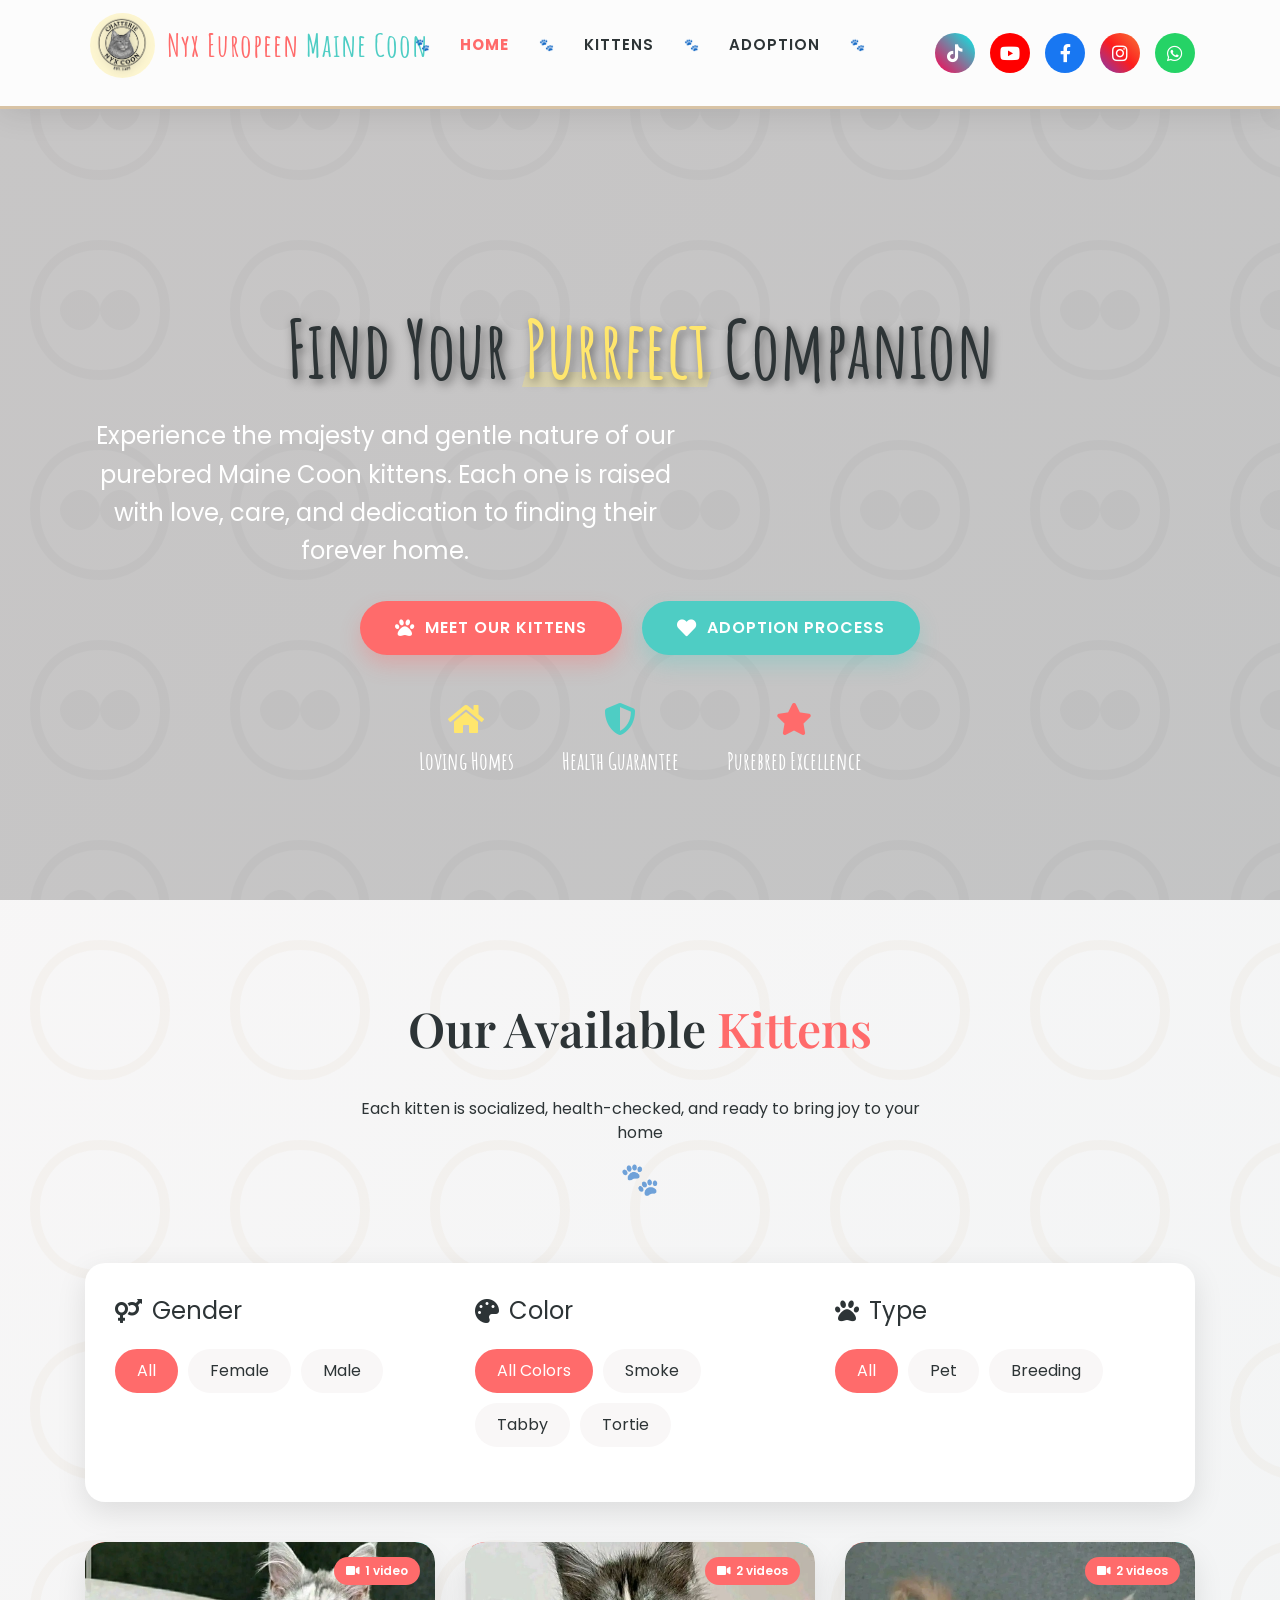
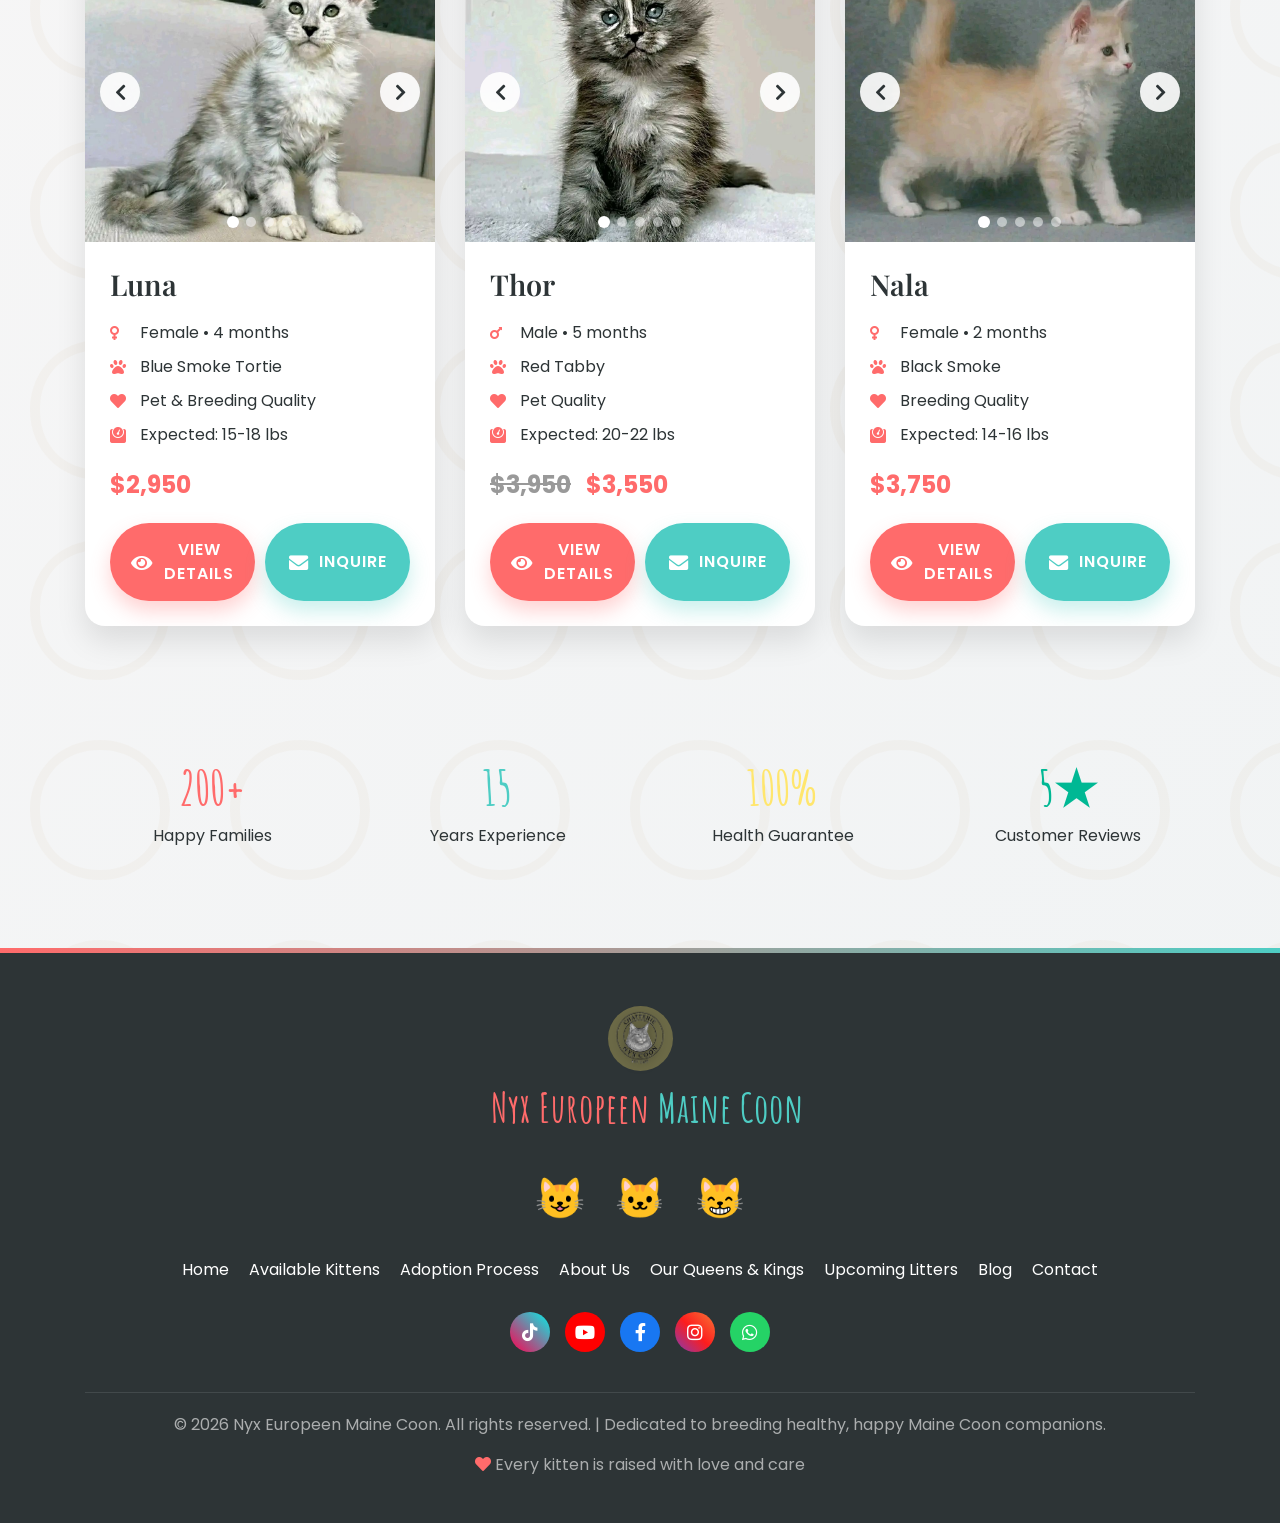
==== commit 73234813: "add video" ====
--- a/index.html
+++ b/index.html
@@ -459,10 +459,12 @@
         height: 100%;
         opacity: 0;
         transition: opacity 0.5s ease-in-out;
+        pointer-events: none;
       }
 
       .gallery-slide.active {
         opacity: 1;
+        pointer-events: auto;
       }
 
       .gallery-slide img {
@@ -775,7 +777,8 @@
       }
 
       /* Modal pour vidéos */
-      .video-modal {
+      .video-modal,
+      .image-modal {
         display: none;
         position: fixed;
         top: 0;
@@ -788,7 +791,8 @@
         justify-content: center;
       }
 
-      .video-modal.active {
+      .video-modal.active,
+      .image-modal.active {
         display: flex;
       }
 
@@ -798,7 +802,16 @@
         position: relative;
       }
 
-      .modal-close {
+      .modal-content-img {
+        max-width: 90%;
+        max-height: 90vh;
+        object-fit: contain;
+        border-radius: 5px;
+        box-shadow: 0 0 20px rgba(0, 0, 0, 0.5);
+      }
+
+      .modal-close,
+      .modal-close-img {
         position: absolute;
         top: -40px;
         right: 0;
@@ -807,6 +820,19 @@
         cursor: pointer;
         background: none;
         border: none;
+      }
+
+      .modal-close-img {
+        top: 20px;
+        right: 20px;
+        z-index: 10001;
+        width: 40px;
+        height: 40px;
+        display: flex;
+        align-items: center;
+        justify-content: center;
+        background: rgba(0, 0, 0, 0.5);
+        border-radius: 50%;
       }
 
       .video-container {
@@ -1300,36 +1326,23 @@
                 <div class="gallery-slider" id="gallery-luna">
                   <!-- Slide 1 -->
                   <div class="gallery-slide active">
-                    <img
-                      src="https://images.unsplash.com/photo-1513360371669-4adf3dd7dff8?ixlib=rb-1.2.1&auto=format&fit=crop&w=800&q=80"
-                      alt="Luna 1"
-                    />
+                    <img src="./img/1.jpg" alt="Luna 1" />
                   </div>
                   <!-- Slide 2 -->
                   <div class="gallery-slide">
-                    <img
-                      src="https://images.unsplash.com/photo-1514888286974-6d03bde4ba48?ixlib=rb-1.2.1&auto=format&fit=crop&w=800&q=80"
-                      alt="Luna 2"
-                    />
+                    <img src="./img/2.jpg" alt="Luna 2" />
                   </div>
                   <!-- Slide 3 -->
                   <div class="gallery-slide">
-                    <img
-                      src="https://images.unsplash.com/photo-1533738363-b7f9aef128ce?ixlib=rb-1.2.1&auto=format&fit=crop&w=800&q=80"
-                      alt="Luna 3"
-                    />
+                    <img src="./img/3.jpg" alt="Luna 3" />
                   </div>
                   <!-- Video Slide -->
                   <div
                     class="gallery-slide video-slide"
-                    onclick="
-                      openVideoModal(
-                        'https://www.youtube.com/embed/jHWKtQHXVJg',
-                      )
-                    "
+                    data-video-url="https://www.youtube.com/embed/g69awDfW054"
                   >
                     <img
-                      src="https://img.youtube.com/vi/jHWKtQHXVJg/maxresdefault.jpg"
+                      src="https://img.youtube.com/vi/g69awDfW054/maxresdefault.jpg"
                       alt="Luna Video"
                       class="video-thumbnail"
                     />
@@ -1403,36 +1416,23 @@
                 <div class="gallery-slider" id="gallery-thor">
                   <!-- Slide 1 -->
                   <div class="gallery-slide active">
-                    <img
-                      src="https://images.unsplash.com/photo-1543852786-1cf6624b9987?ixlib=rb-1.2.1&auto=format&fit=crop&w=800&q=80"
-                      alt="Thor 1"
-                    />
+                    <img src="./img/4.jpg" alt="Thor 1" />
                   </div>
                   <!-- Slide 2 -->
                   <div class="gallery-slide">
-                    <img
-                      src="https://images.unsplash.com/photo-1571566882372-1598d88abd90?ixlib=rb-1.2.1&auto=format&fit=crop&w=800&q=80"
-                      alt="Thor 2"
-                    />
+                    <img src="./img/5.jpg" alt="Thor 2" />
                   </div>
                   <!-- Slide 3 -->
                   <div class="gallery-slide">
-                    <img
-                      src="https://images.unsplash.com/photo-1592194996308-7b43878e84a6?ixlib=rb-1.2.1&auto=format&fit=crop&w=800&q=80"
-                      alt="Thor 3"
-                    />
+                    <img src="./img/6.jpg" alt="Thor 3" />
                   </div>
                   <!-- Video Slide 1 -->
                   <div
                     class="gallery-slide video-slide"
-                    onclick="
-                      openVideoModal(
-                        'https://www.youtube.com/embed/XyNlqQId-nk',
-                      )
-                    "
+                    data-video-url="https://www.youtube.com/embed/-VwNjeZXsMY"
                   >
                     <img
-                      src="https://img.youtube.com/vi/XyNlqQId-nk/maxresdefault.jpg"
+                      src="https://img.youtube.com/vi/-VwNjeZXsMY/maxresdefault.jpg"
                       alt="Thor Video 1"
                       class="video-thumbnail"
                     />
@@ -1443,14 +1443,10 @@
                   <!-- Video Slide 2 -->
                   <div
                     class="gallery-slide video-slide"
-                    onclick="
-                      openVideoModal(
-                        'https://www.youtube.com/embed/1Ne1hqOXKKI',
-                      )
-                    "
+                    data-video-url="https://www.youtube.com/embed/TT7GcwaY5JU"
                   >
                     <img
-                      src="https://img.youtube.com/vi/1Ne1hqOXKKI/maxresdefault.jpg"
+                      src="https://img.youtube.com/vi/TT7GcwaY5JU/maxresdefault.jpg"
                       alt="Thor Video 2"
                       class="video-thumbnail"
                     />
@@ -1531,51 +1527,45 @@
             <div class="kitten-card">
               <div class="kitten-gallery">
                 <div class="video-badge">
-                  <i class="fas fa-video"></i> 1 video
+                  <i class="fas fa-video"></i> 2 videos
                 </div>
 
                 <!-- Gallery Slider -->
                 <div class="gallery-slider" id="gallery-nala">
                   <!-- Slide 1 -->
                   <div class="gallery-slide active">
-                    <img
-                      src="https://images.unsplash.com/photo-1573865526739-10659fec78a5?ixlib=rb-1.2.1&auto=format&fit=crop&w=800&q=80"
-                      alt="Nala 1"
-                    />
+                    <img src="./img/7.jpg" alt="Nala 1" />
                   </div>
                   <!-- Slide 2 -->
                   <div class="gallery-slide">
-                    <img
-                      src="https://images.unsplash.com/photo-1513360371669-4adf3dd7dff8?ixlib=rb-1.2.1&auto=format&fit=crop&w=800&q=80"
-                      alt="Nala 2"
-                    />
+                    <img src="./img/8.jpg" alt="Nala 2" />
                   </div>
                   <!-- Slide 3 -->
                   <div class="gallery-slide">
-                    <img
-                      src="https://images.unsplash.com/photo-1533738363-b7f9aef128ce?ixlib=rb-1.2.1&auto=format&fit=crop&w=800&q=80"
-                      alt="Nala 3"
-                    />
+                    <img src="./img/9.jpg" alt="Nala 3" />
                   </div>
-                  <!-- Slide 4 -->
-                  <div class="gallery-slide">
-                    <img
-                      src="https://images.unsplash.com/photo-1592194996308-7b43878e84a6?ixlib=rb-1.2.1&auto=format&fit=crop&w=800&q=80"
-                      alt="Nala 4"
-                    />
-                  </div>
-                  <!-- Video Slide -->
+                  <!-- Video Slide 1 -->
                   <div
                     class="gallery-slide video-slide"
-                    onclick="
-                      openVideoModal(
-                        'https://www.youtube.com/embed/BE0g2asUsQY',
-                      )
-                    "
+                    data-video-url="https://www.youtube.com/embed/g_LNu6Aaxvk"
                   >
                     <img
-                      src="https://img.youtube.com/vi/BE0g2asUsQY/maxresdefault.jpg"
-                      alt="Nala Video"
+                      src="https://img.youtube.com/vi/g_LNu6Aaxvk/maxresdefault.jpg"
+                      alt="Nala Video 1"
+                      class="video-thumbnail"
+                    />
+                    <div class="play-btn">
+                      <i class="fas fa-play"></i>
+                    </div>
+                  </div>
+                  <!-- Video Slide 2 -->
+                  <div
+                    class="gallery-slide video-slide"
+                    data-video-url="https://www.youtube.com/embed/DDIINpPEfLg"
+                  >
+                    <img
+                      src="https://img.youtube.com/vi/DDIINpPEfLg/maxresdefault.jpg"
+                      alt="Nala Video 2"
                       class="video-thumbnail"
                     />
                     <div class="play-btn">
@@ -1707,6 +1697,19 @@
       </div>
     </div>
 
+    <!-- Image Modal -->
+    <div class="image-modal" id="imageModal">
+      <button class="modal-close-img" onclick="closeImageModal()">
+        <i class="fas fa-times"></i>
+      </button>
+      <img
+        class="modal-content-img"
+        id="fullImage"
+        src=""
+        alt="Full Screen Kitten"
+      />
+    </div>
+
     <!-- Footer - MODIFIÉ POUR LOGO PNG -->
     <footer class="cat-footer">
       <div class="container">
@@ -1785,8 +1788,8 @@
         nala: { currentSlide: 0, totalSlides: 5 },
       };
 
-      // Auto-slide chaque 5 secondes
-      const autoSlideInterval = 5000;
+      // Auto-slide chaque 3 secondes
+      const autoSlideInterval = 3000;
       let autoSlideTimers = {};
 
       function startAutoSlide(galleryName) {
@@ -1882,10 +1885,32 @@
         document.body.style.overflow = "auto";
       }
 
+      // Image Modal
+      function openImageModal(imageUrl) {
+        const modal = document.getElementById("imageModal");
+        const fullImage = document.getElementById("fullImage");
+
+        fullImage.src = imageUrl;
+        modal.classList.add("active");
+        document.body.style.overflow = "hidden";
+      }
+
+      function closeImageModal() {
+        const modal = document.getElementById("imageModal");
+        const fullImage = document.getElementById("fullImage");
+
+        modal.classList.remove("active");
+        setTimeout(() => {
+          fullImage.src = "";
+        }, 300); // Clear after fade out
+        document.body.style.overflow = "auto";
+      }
+
       // Fermer la modal avec ESC
       document.addEventListener("keydown", function (e) {
         if (e.key === "Escape") {
           closeVideoModal();
+          closeImageModal();
         }
       });
 
@@ -1897,6 +1922,45 @@
             closeVideoModal();
           }
         });
+
+      document
+        .getElementById("imageModal")
+        .addEventListener("click", function (e) {
+          if (e.target === this) {
+            closeImageModal();
+          }
+        });
+
+      // Global click listener for gallery sliders
+      document.addEventListener("click", function (e) {
+        // Check if click is inside a gallery-slider
+        const slider = e.target.closest(".gallery-slider");
+        if (slider) {
+          // Find the active slide within this slider
+          const activeSlide = slider.querySelector(".gallery-slide.active");
+          if (activeSlide) {
+            // Check if it's a video slide
+            if (activeSlide.classList.contains("video-slide")) {
+              // Try to get URL from data attribute first
+              const videoUrl = activeSlide.getAttribute("data-video-url");
+              if (videoUrl) {
+                openVideoModal(videoUrl);
+              } else {
+                // Fallback: check if there's an onclick attribute that contains the URL
+                // This is for backward compatibility if I miss updating some slides,
+                // but I will update them all.
+                // Actually, if I update them, I don't need fallback.
+              }
+            } else {
+              // It's an image slide
+              const img = activeSlide.querySelector("img");
+              if (img) {
+                openImageModal(img.src);
+              }
+            }
+          }
+        }
+      });
 
       // Initialiser les galeries et démarrer l'auto-slide
       document.addEventListener("DOMContentLoaded", function () {
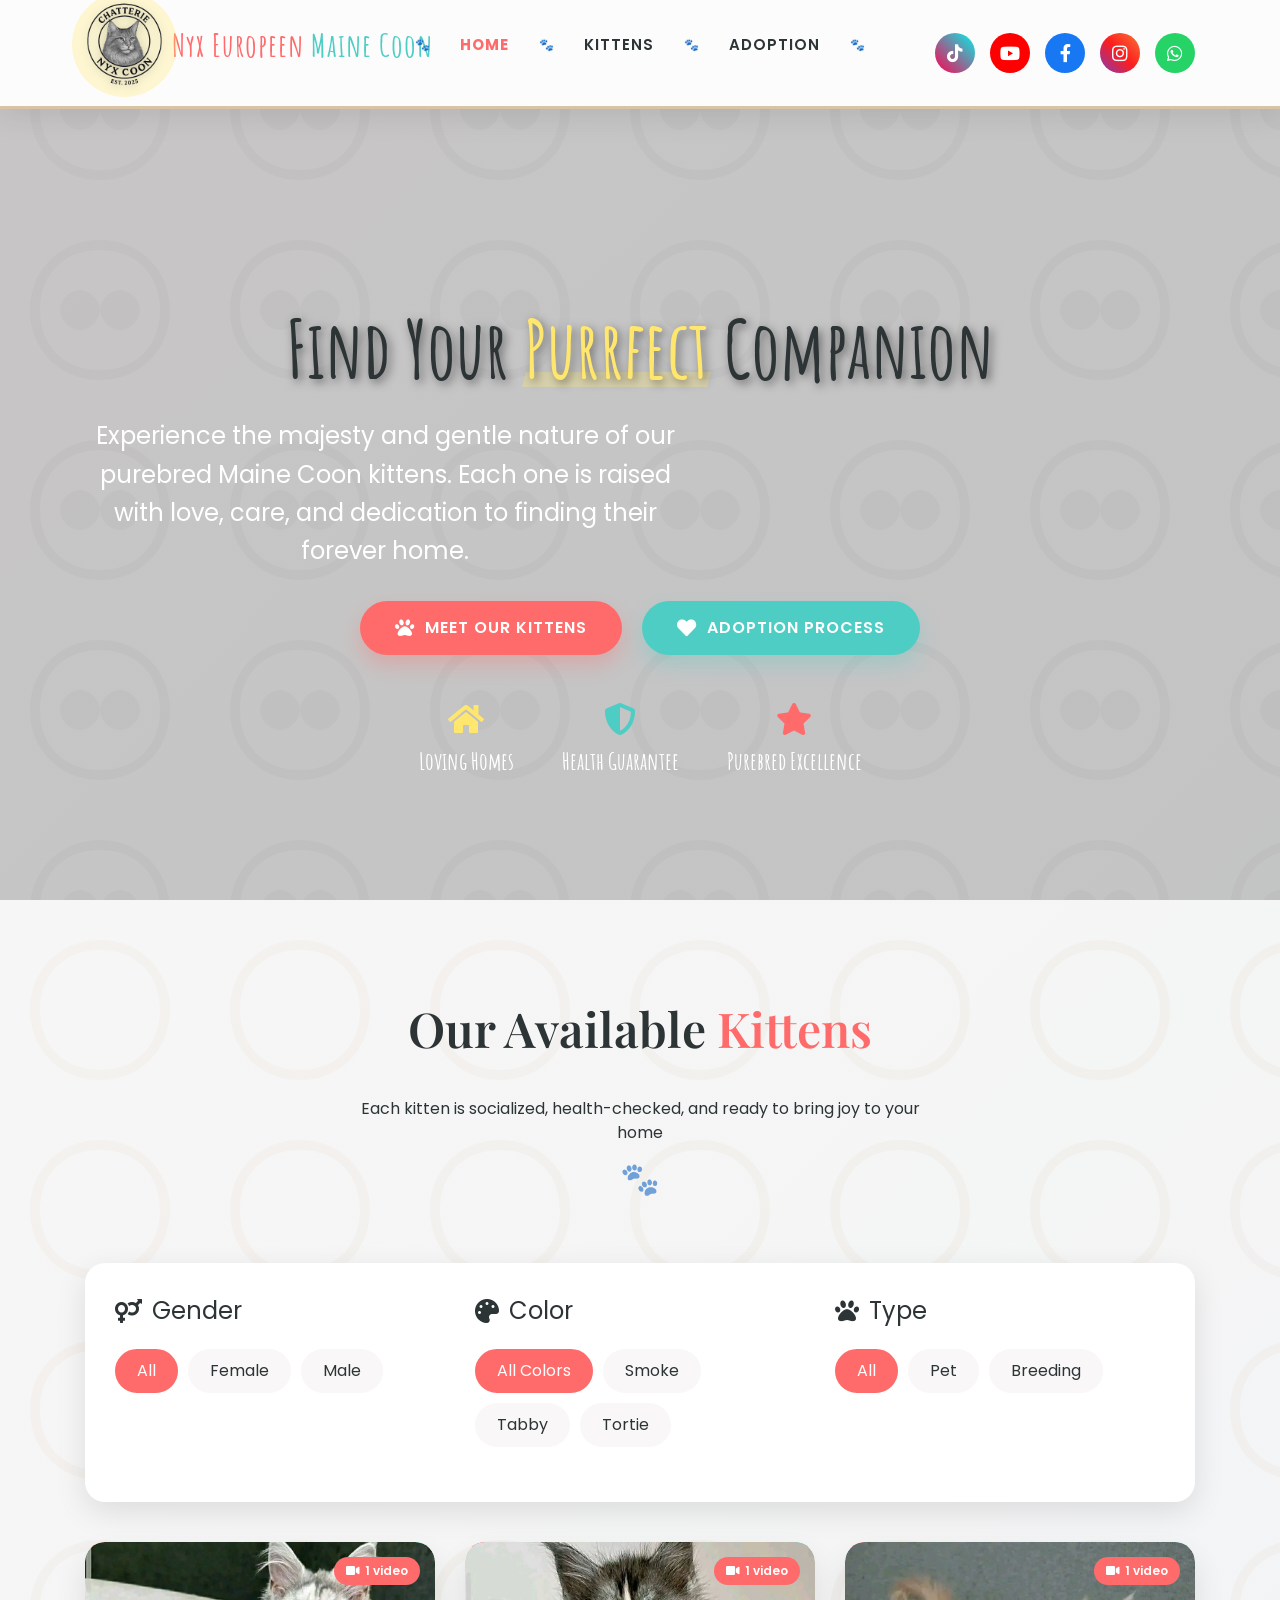
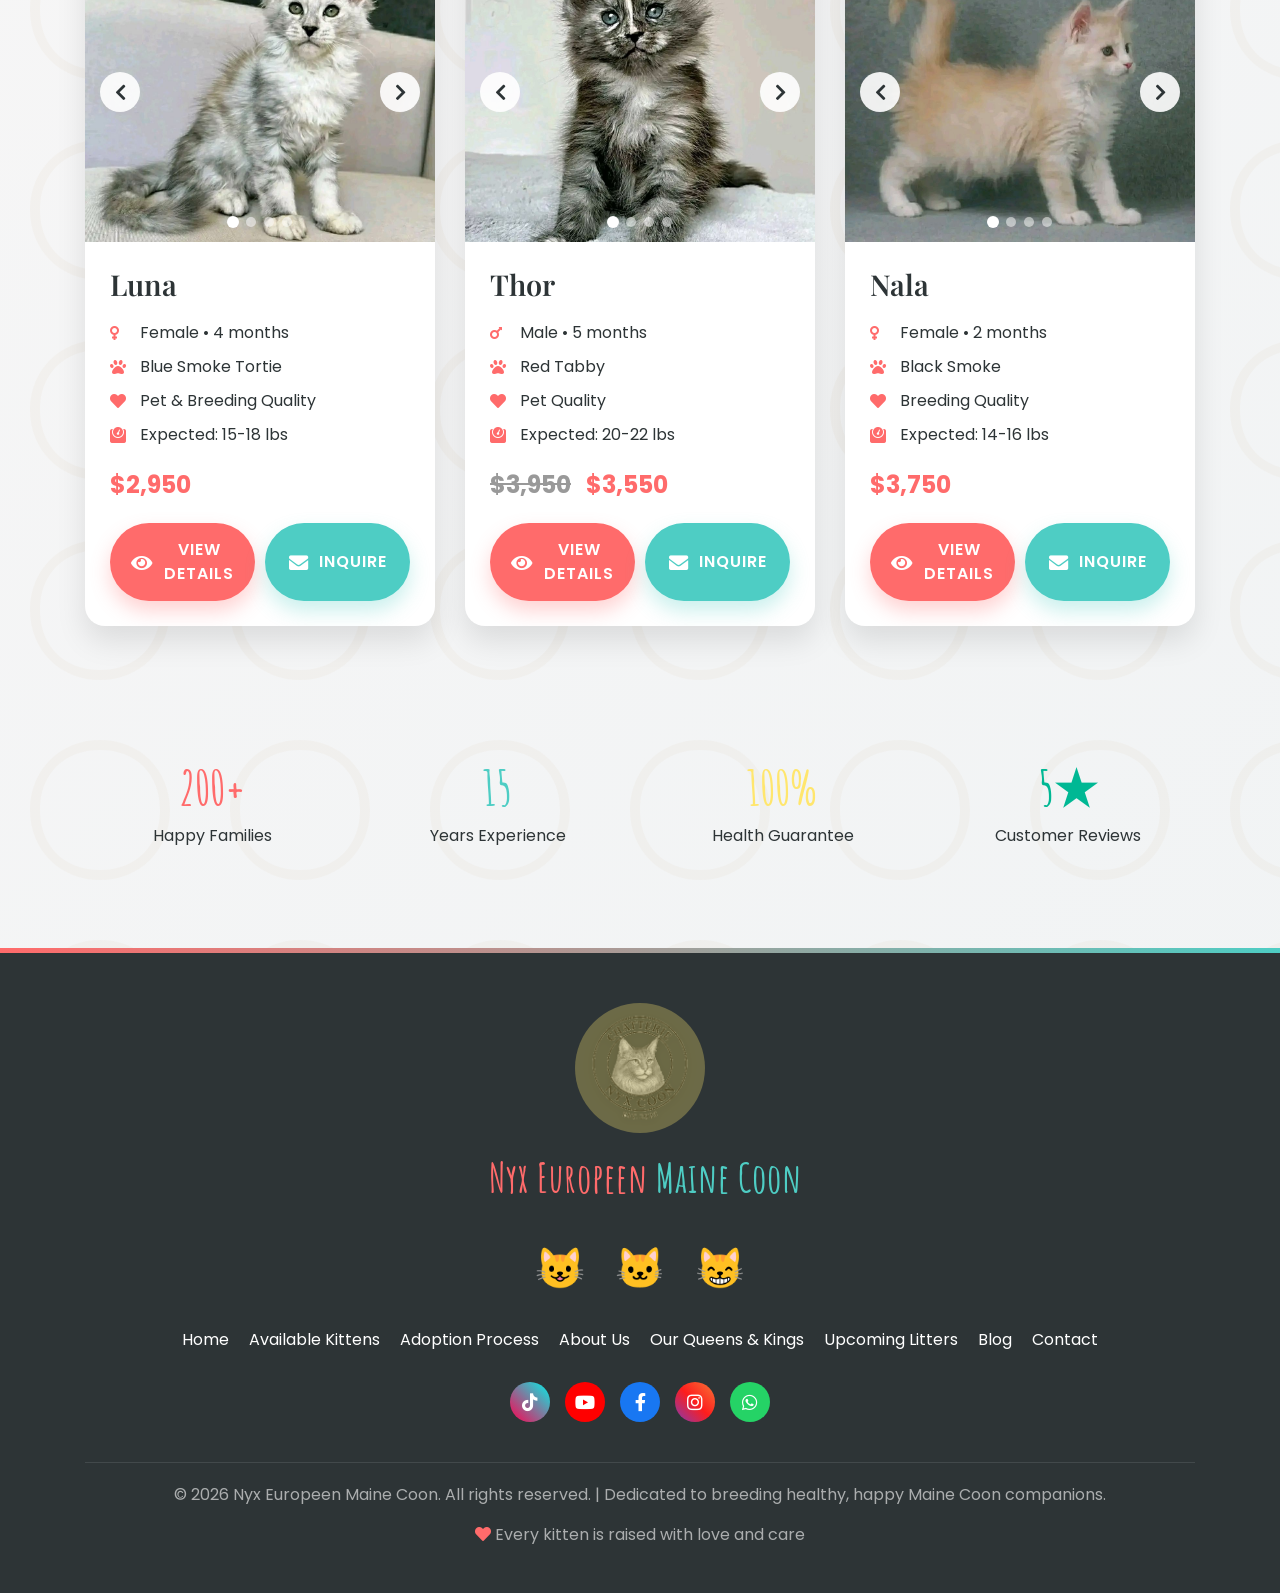
==== commit 6c24fa78: "add some esiting" ====
--- a/index.html
+++ b/index.html
@@ -86,7 +86,7 @@
         box-shadow: 0 4px 30px rgba(0, 0, 0, 0.1);
       }
 
-      /* Logo personnalisé avec chat - MODIFIÉ POUR IMAGE PNG */
+      /* Logo personnalisé avec chat - MODIFIÉ POUR TAILLE ET RESPONSIVE */
       .logo-container {
         display: flex;
         align-items: center;
@@ -98,26 +98,57 @@
         display: inline-block;
       }
 
-      .logo-cat img {
-        width: 60px; /* Agrandissement du logo */
-        height: 60px;
+      /* --- HEADER LOGO CONFIGURATION (Hanging Effect) --- */
+      #main-top .logo-cat {
+        width: 75px; /* Largeur réservée dans le flux */
+        height: 60px; /* Hauteur réservée (garde la navbar compacte) */
+      }
+
+      #main-top .logo-cat img {
+        width: 95px; /* Image plus grande que le conteneur */
+        height: 95px;
         object-fit: contain;
-        position: relative;
+        position: absolute; /* Sort du flux pour ne pas pousser la navbar */
+        top: -18px; /* Remonte pour centrer verticalement */
+        left: -10px;
         z-index: 2;
         filter: drop-shadow(0 2px 4px rgba(0, 0, 0, 0.2));
       }
 
-      .logo-cat:before {
+      #main-top .logo-cat:before {
         content: "";
         position: absolute;
-        width: 65px; /* Ajustement cercle */
-        height: 65px;
+        width: 105px; /* Cercle proportionnel */
+        height: 105px;
         background: var(--accent-color);
         border-radius: 50%;
-        top: -2px;
-        left: -2px;
+        top: -23px;
+        left: -15px;
         z-index: 1;
         opacity: 0.3;
+      }
+
+      /* Responsive Header Logo */
+      @media (max-width: 768px) {
+        #main-top .logo-cat {
+          width: 60px;
+          height: 50px;
+        }
+        #main-top .logo-cat img {
+          width: 75px;
+          height: 75px;
+          top: -12px;
+          left: -8px;
+        }
+        #main-top .logo-cat:before {
+          width: 85px;
+          height: 85px;
+          top: -17px;
+          left: -13px;
+        }
+        .logo-text {
+          font-size: 26px;
+        }
       }
 
       .logo-text {
@@ -125,7 +156,7 @@
         font-size: 32px;
         font-weight: 700;
         color: var(--primary-color);
-        margin-left: 15px;
+        margin-left: 10px;
         letter-spacing: 1px;
       }
 
@@ -699,18 +730,34 @@
         margin-bottom: 30px;
       }
 
+      /* Configuration spécifique Footer (Grand Logo) */
+      .footer-logo .logo-cat {
+        width: 120px;
+        height: 120px;
+        margin-bottom: 10px;
+      }
+
       .footer-logo .logo-cat img {
-        width: 60px;
-        height: 60px;
+        width: 120px;
+        height: 120px;
         object-fit: contain;
+        position: relative; /* Pas d'absolute ici, on veut la taille réelle */
+        top: auto;
+        left: auto;
         filter: drop-shadow(0 2px 4px rgba(0, 0, 0, 0.3));
       }
 
       .footer-logo .logo-cat:before {
-        width: 65px;
-        height: 65px;
-        top: -2px;
-        left: -2px;
+        content: "";
+        position: absolute;
+        width: 130px;
+        height: 130px;
+        background: var(--accent-color);
+        border-radius: 50%;
+        top: -5px;
+        left: -5px;
+        z-index: 1;
+        opacity: 0.3;
       }
 
       .footer-cats {
@@ -777,6 +824,21 @@
       }
 
       /* Modal pour vidéos */
+      /* Dynamic Cursor Styles */
+      .kitten-gallery.is-image .gallery-nav,
+      .kitten-gallery.is-image .gallery-slider {
+        cursor: zoom-in;
+      }
+
+      .kitten-gallery.is-video .gallery-nav,
+      .kitten-gallery.is-video .gallery-slider {
+        cursor: pointer;
+      }
+
+      .gallery-nav-btn {
+        cursor: pointer !important;
+      }
+
       .video-modal,
       .image-modal {
         display: none;
@@ -1409,7 +1471,7 @@
             <div class="kitten-card">
               <div class="kitten-gallery">
                 <div class="video-badge">
-                  <i class="fas fa-video"></i> 2 videos
+                  <i class="fas fa-video"></i> 1 video
                 </div>
 
                 <!-- Gallery Slider -->
@@ -1440,20 +1502,6 @@
                       <i class="fas fa-play"></i>
                     </div>
                   </div>
-                  <!-- Video Slide 2 -->
-                  <div
-                    class="gallery-slide video-slide"
-                    data-video-url="https://www.youtube.com/embed/TT7GcwaY5JU"
-                  >
-                    <img
-                      src="https://img.youtube.com/vi/TT7GcwaY5JU/maxresdefault.jpg"
-                      alt="Thor Video 2"
-                      class="video-thumbnail"
-                    />
-                    <div class="play-btn">
-                      <i class="fas fa-play"></i>
-                    </div>
-                  </div>
                 </div>
 
                 <!-- Navigation -->
@@ -1484,10 +1532,6 @@
                     class="gallery-indicator"
                     onclick="goToSlide('thor', 3)"
                   ></div>
-                  <div
-                    class="gallery-indicator"
-                    onclick="goToSlide('thor', 4)"
-                  ></div>
                 </div>
               </div>
 
@@ -1527,7 +1571,7 @@
             <div class="kitten-card">
               <div class="kitten-gallery">
                 <div class="video-badge">
-                  <i class="fas fa-video"></i> 2 videos
+                  <i class="fas fa-video"></i> 1 video
                 </div>
 
                 <!-- Gallery Slider -->
@@ -1558,20 +1602,6 @@
                       <i class="fas fa-play"></i>
                     </div>
                   </div>
-                  <!-- Video Slide 2 -->
-                  <div
-                    class="gallery-slide video-slide"
-                    data-video-url="https://www.youtube.com/embed/DDIINpPEfLg"
-                  >
-                    <img
-                      src="https://img.youtube.com/vi/DDIINpPEfLg/maxresdefault.jpg"
-                      alt="Nala Video 2"
-                      class="video-thumbnail"
-                    />
-                    <div class="play-btn">
-                      <i class="fas fa-play"></i>
-                    </div>
-                  </div>
                 </div>
 
                 <!-- Navigation -->
@@ -1601,10 +1631,6 @@
                   <div
                     class="gallery-indicator"
                     onclick="goToSlide('nala', 3)"
-                  ></div>
-                  <div
-                    class="gallery-indicator"
-                    onclick="goToSlide('nala', 4)"
                   ></div>
                 </div>
               </div>
@@ -1784,8 +1810,8 @@
       // Galeries pour chaque chaton
       const galleries = {
         luna: { currentSlide: 0, totalSlides: 4 },
-        thor: { currentSlide: 0, totalSlides: 5 },
-        nala: { currentSlide: 0, totalSlides: 5 },
+        thor: { currentSlide: 0, totalSlides: 4 },
+        nala: { currentSlide: 0, totalSlides: 4 },
       };
 
       // Auto-slide chaque 3 secondes
@@ -1810,9 +1836,9 @@
 
       function updateGallery(galleryName) {
         const gallery = galleries[galleryName];
-        const slides = document.querySelectorAll(
-          `#gallery-${galleryName} .gallery-slide`,
-        );
+        const container = document.getElementById(`gallery-${galleryName}`);
+        const kittenGallery = container.closest(".kitten-gallery");
+        const slides = container.querySelectorAll(".gallery-slide");
         const indicators = document.querySelectorAll(
           `#gallery-${galleryName} ~ .gallery-indicators .gallery-indicator`,
         );
@@ -1824,6 +1850,15 @@
 
         // Afficher la slide active
         slides[gallery.currentSlide].classList.add("active");
+
+        // Set cursor classes
+        if (slides[gallery.currentSlide].classList.contains("video-slide")) {
+          kittenGallery.classList.add("is-video");
+          kittenGallery.classList.remove("is-image");
+        } else {
+          kittenGallery.classList.add("is-image");
+          kittenGallery.classList.remove("is-video");
+        }
 
         // Mettre à jour les indicateurs
         indicators.forEach((indicator, index) => {
@@ -1931,13 +1966,22 @@
           }
         });
 
-      // Global click listener for gallery sliders
+      // Global click listener for gallery sliders and nav
       document.addEventListener("click", function (e) {
-        // Check if click is inside a gallery-slider
-        const slider = e.target.closest(".gallery-slider");
-        if (slider) {
-          // Find the active slide within this slider
+        // Ignore clicks on buttons/controls
+        if (
+          e.target.closest(".gallery-nav-btn") ||
+          e.target.closest(".gallery-indicators") ||
+          e.target.closest(".btn-cat")
+        ) {
+          return;
+        }
+
+        const gallery = e.target.closest(".kitten-gallery");
+        if (gallery) {
+          const slider = gallery.querySelector(".gallery-slider");
           const activeSlide = slider.querySelector(".gallery-slide.active");
+
           if (activeSlide) {
             // Check if it's a video slide
             if (activeSlide.classList.contains("video-slide")) {
@@ -1945,11 +1989,6 @@
               const videoUrl = activeSlide.getAttribute("data-video-url");
               if (videoUrl) {
                 openVideoModal(videoUrl);
-              } else {
-                // Fallback: check if there's an onclick attribute that contains the URL
-                // This is for backward compatibility if I miss updating some slides,
-                // but I will update them all.
-                // Actually, if I update them, I don't need fallback.
               }
             } else {
               // It's an image slide
